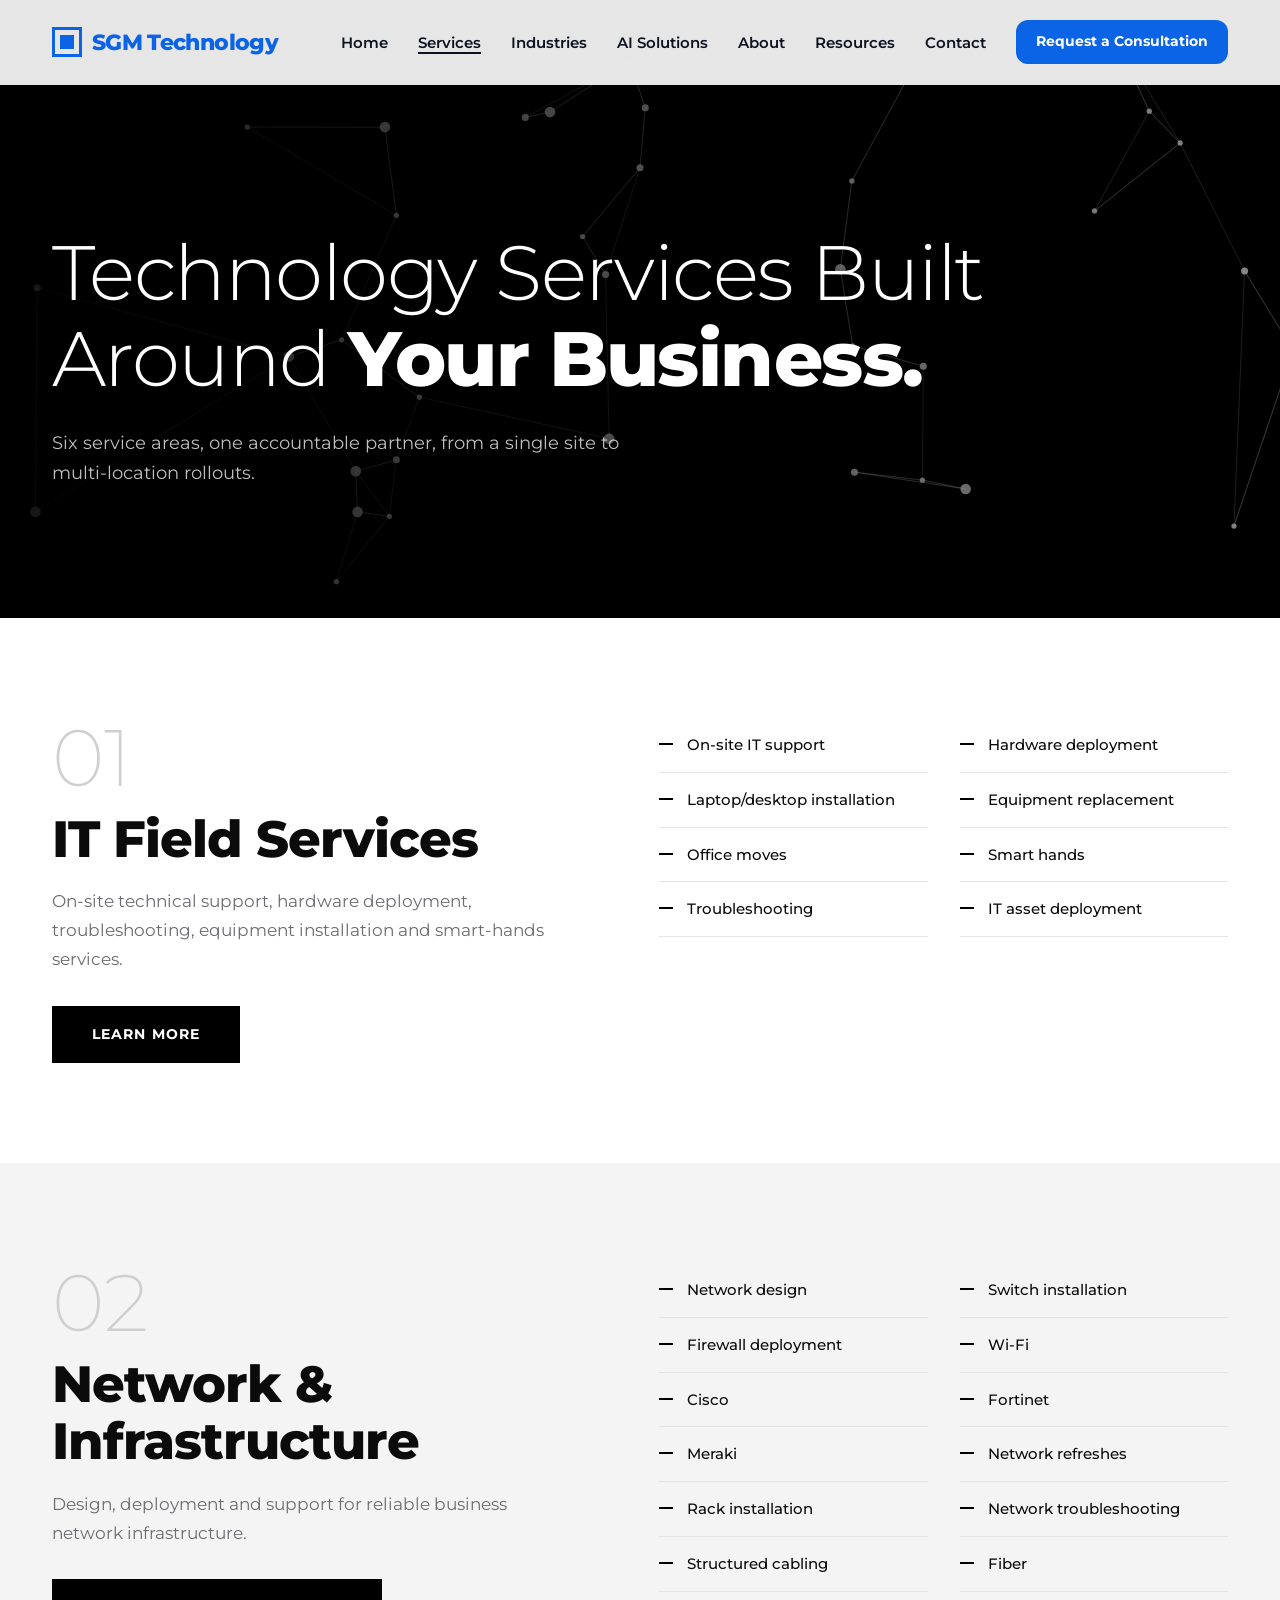
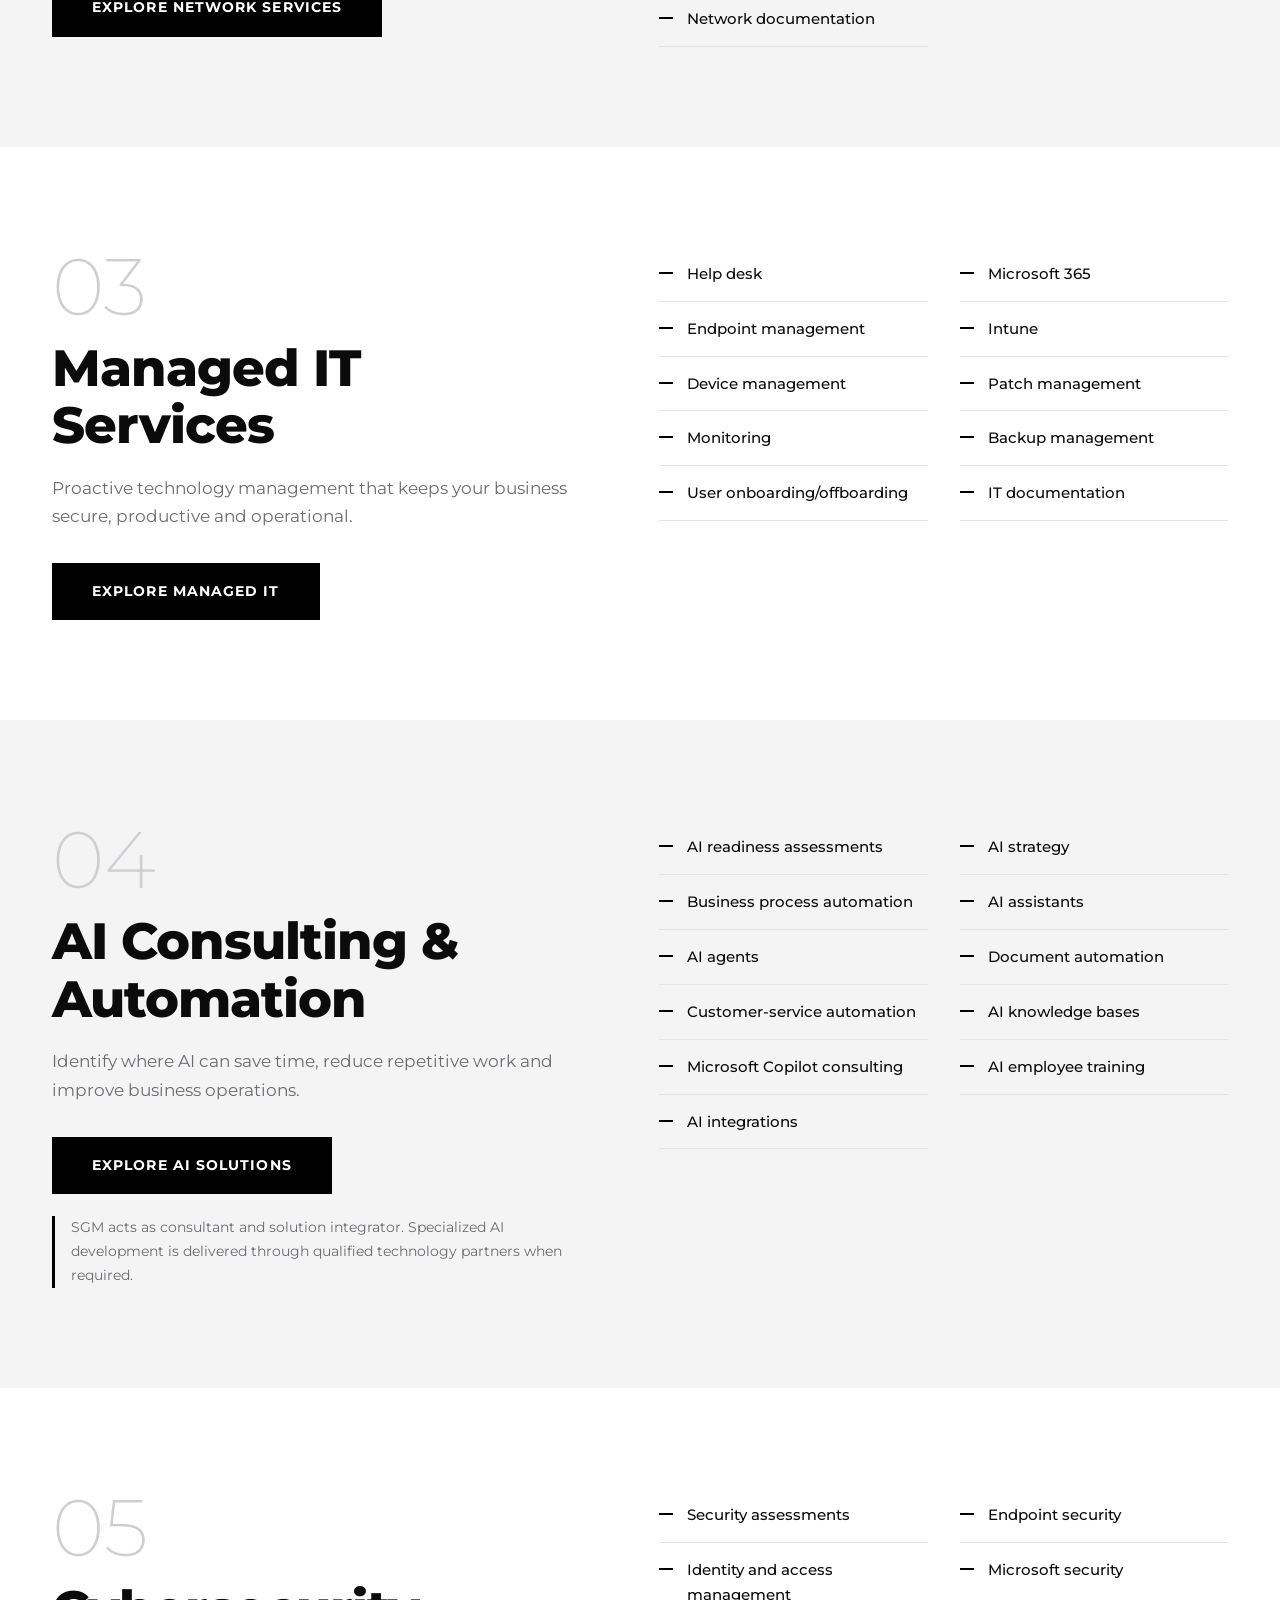
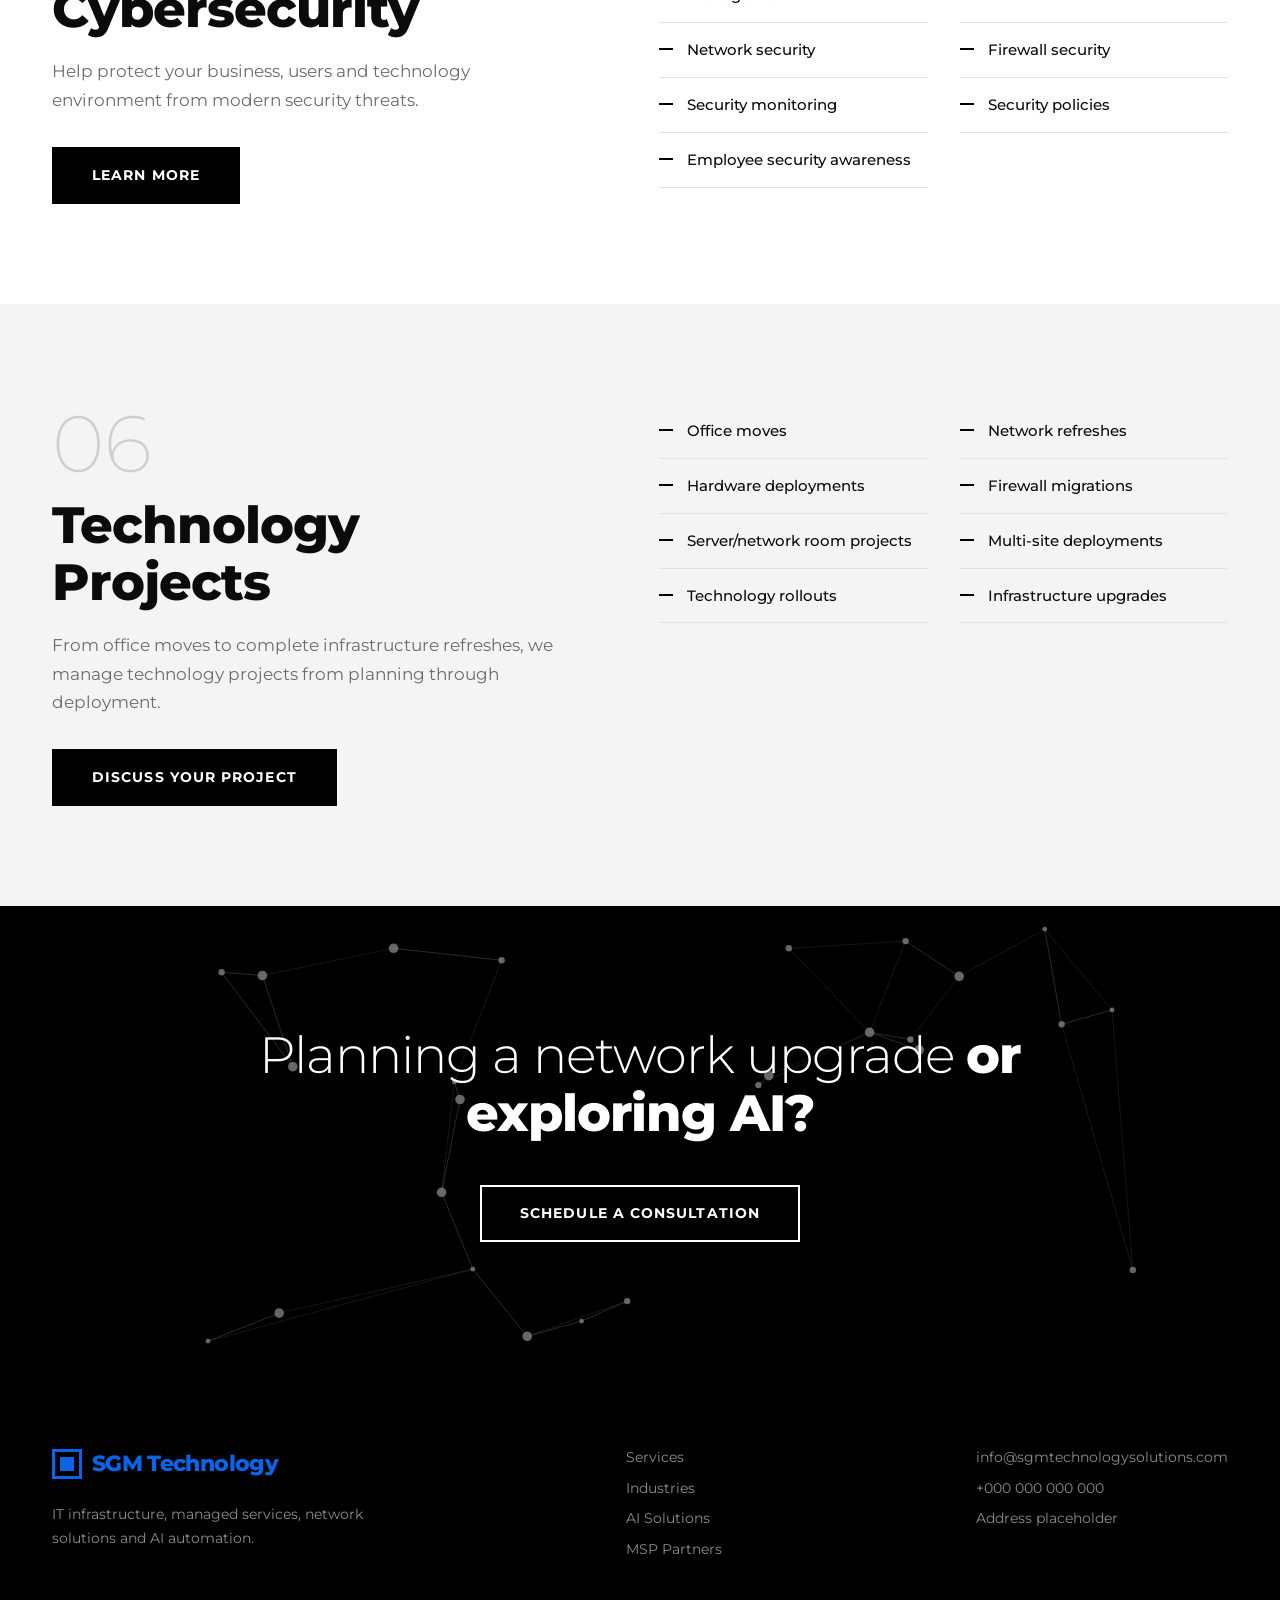
==== services.html @ 63089a8e "Add services page and main JavaScript functionality - Created a new services.html file with structur" ====
<!DOCTYPE html><html lang="en" class="nojs"><head><meta charset="utf-8"><meta name="viewport" content="width=device-width,initial-scale=1"><title>Services | SGM Technology Solutions</title>
<link rel="preconnect" href="https://fonts.googleapis.com"><link rel="preconnect" href="https://fonts.gstatic.com" crossorigin>
<link href="https://fonts.googleapis.com/css2?family=Montserrat:wght@200;300;400;500;600;700;800&display=swap" rel="stylesheet"><link rel="stylesheet" href="css/style.css">
<script>document.documentElement.classList.remove('nojs')</script></head><body>

<header><div class="wrap nav"><a class="logo" href="index.html"><i></i>SGM Technology</a><nav aria-label="Main"><button class="burger" aria-label="Menu" aria-expanded="false">&#9776;</button><ul>
<li><a href="index.html">Home</a></li><li><a href="services.html" style="opacity:1;border-bottom:2px solid currentColor">Services</a><ul class="dd"><li><a href="services.html#field">IT Field Services</a></li><li><a href="services.html#net">Network &amp; Infrastructure</a></li><li><a href="services.html#man">Managed IT Services</a></li><li><a href="services.html#ai">AI Consulting &amp; Automation</a></li><li><a href="services.html#sec">Cybersecurity</a></li><li><a href="services.html#proj">Technology Projects</a></li></ul></li><li><a href="#">Industries</a></li><li><a href="#">AI Solutions</a></li><li><a href="#">About</a></li><li><a href="#">Resources</a></li><li><a href="index.html#contact">Contact</a></li><li><a class="bbtn sm" href="index.html#contact">Request a Consultation</a></li></ul></nav></div></header><main><section class="phero"><svg class="bg" viewBox="0 0 1600 700" preserveAspectRatio="xMidYMid slice" aria-hidden="true"><g stroke="#fff" stroke-opacity=".22" stroke-width="1"><line x1="1043" y1="535" x2="1120" y2="544"/><line x1="1043" y1="535" x2="1169" y2="554"/><line x1="698" y1="127" x2="670" y2="133"/><line x1="698" y1="127" x2="788" y2="69"/><line x1="355" y1="144" x2="511" y2="144"/><line x1="355" y1="144" x2="524" y2="244"/><line x1="761" y1="311" x2="735" y2="268"/><line x1="761" y1="311" x2="800" y2="190"/><line x1="1040" y1="205" x2="1027" y2="305"/><line x1="1040" y1="205" x2="1117" y2="63"/><line x1="1117" y1="63" x2="1040" y2="205"/><line x1="1117" y1="63" x2="1338" y2="41"/><line x1="480" y1="580" x2="516" y2="585"/><line x1="480" y1="580" x2="478" y2="534"/><line x1="800" y1="190" x2="806" y2="122"/><line x1="800" y1="190" x2="735" y2="268"/><line x1="1473" y1="596" x2="1540" y2="397"/><line x1="1473" y1="596" x2="1485" y2="307"/><line x1="115" y1="580" x2="117" y2="326"/><line x1="115" y1="580" x2="402" y2="404"/><line x1="670" y1="133" x2="698" y2="127"/><line x1="670" y1="133" x2="788" y2="69"/><line x1="1485" y1="307" x2="1540" y2="397"/><line x1="1485" y1="307" x2="1412" y2="162"/><line x1="1121" y1="415" x2="1041" y2="392"/><line x1="1121" y1="415" x2="1120" y2="544"/><line x1="402" y1="404" x2="462" y2="385"/><line x1="402" y1="404" x2="478" y2="534"/><line x1="516" y1="585" x2="480" y2="580"/><line x1="516" y1="585" x2="478" y2="534"/><line x1="1169" y1="554" x2="1120" y2="544"/><line x1="1169" y1="554" x2="1043" y2="535"/><line x1="735" y1="268" x2="761" y2="311"/><line x1="735" y1="268" x2="800" y2="190"/><line x1="1315" y1="239" x2="1412" y2="162"/><line x1="1315" y1="239" x2="1377" y2="126"/><line x1="550" y1="450" x2="524" y2="521"/><line x1="550" y1="450" x2="462" y2="385"/><line x1="524" y1="244" x2="511" y2="144"/><line x1="524" y1="244" x2="462" y2="385"/><line x1="1120" y1="544" x2="1169" y2="554"/><line x1="1120" y1="544" x2="1043" y2="535"/><line x1="788" y1="69" x2="806" y2="122"/><line x1="788" y1="69" x2="698" y2="127"/><line x1="117" y1="326" x2="115" y2="580"/><line x1="117" y1="326" x2="402" y2="404"/><line x1="1027" y1="305" x2="1041" y2="392"/><line x1="1027" y1="305" x2="1040" y2="205"/><line x1="456" y1="659" x2="480" y2="580"/><line x1="456" y1="659" x2="516" y2="585"/><line x1="765" y1="497" x2="761" y2="311"/><line x1="765" y1="497" x2="550" y2="450"/><line x1="1540" y1="397" x2="1485" y2="307"/><line x1="1540" y1="397" x2="1473" y2="596"/><line x1="806" y1="122" x2="788" y2="69"/><line x1="806" y1="122" x2="800" y2="190"/><line x1="511" y1="144" x2="524" y2="244"/><line x1="511" y1="144" x2="355" y2="144"/><line x1="524" y1="521" x2="478" y2="534"/><line x1="524" y1="521" x2="516" y2="585"/><line x1="462" y1="385" x2="402" y2="404"/><line x1="462" y1="385" x2="550" y2="450"/><line x1="478" y1="534" x2="480" y2="580"/><line x1="478" y1="534" x2="524" y2="521"/><line x1="1338" y1="41" x2="1377" y2="126"/><line x1="1338" y1="41" x2="1412" y2="162"/><line x1="1041" y1="392" x2="1121" y2="415"/><line x1="1041" y1="392" x2="1027" y2="305"/><line x1="1377" y1="126" x2="1412" y2="162"/><line x1="1377" y1="126" x2="1338" y2="41"/><line x1="1412" y1="162" x2="1377" y2="126"/><line x1="1412" y1="162" x2="1315" y2="239"/></g><g fill="#fff" fill-opacity=".8"><circle class="node" cx="1043" cy="535" r="4"/><circle class="node" cx="698" cy="127" r="6"/><circle class="node" cx="355" cy="144" r="3"/><circle class="node" cx="761" cy="311" r="4"/><circle class="node" cx="1040" cy="205" r="3"/><circle class="node" cx="1117" cy="63" r="4"/><circle class="node" cx="480" cy="580" r="6"/><circle class="node" cx="800" cy="190" r="4"/><circle class="node" cx="1473" cy="596" r="3"/><circle class="node" cx="115" cy="580" r="6"/><circle class="node" cx="670" cy="133" r="4"/><circle class="node" cx="1485" cy="307" r="4"/><circle class="node" cx="1121" cy="415" r="4"/><circle class="node" cx="402" cy="404" r="6"/><circle class="node" cx="516" cy="585" r="3"/><circle class="node" cx="1169" cy="554" r="6"/><circle class="node" cx="735" cy="268" r="3"/><circle class="node" cx="1315" cy="239" r="3"/><circle class="node" cx="550" cy="450" r="3"/><circle class="node" cx="524" cy="244" r="3"/><circle class="node" cx="1120" cy="544" r="3"/><circle class="node" cx="788" cy="69" r="6"/><circle class="node" cx="117" cy="326" r="4"/><circle class="node" cx="1027" cy="305" r="6"/><circle class="node" cx="456" cy="659" r="3"/><circle class="node" cx="765" cy="497" r="6"/><circle class="node" cx="1540" cy="397" r="6"/><circle class="node" cx="806" cy="122" r="4"/><circle class="node" cx="511" cy="144" r="6"/><circle class="node" cx="524" cy="521" r="4"/><circle class="node" cx="462" cy="385" r="3"/><circle class="node" cx="478" cy="534" r="6"/><circle class="node" cx="1338" cy="41" r="6"/><circle class="node" cx="1041" cy="392" r="3"/><circle class="node" cx="1377" cy="126" r="3"/><circle class="node" cx="1412" cy="162" r="3"/></g></svg><div class="wrap"><h1>Technology Services Built Around <b>Your Business.</b></h1><p>Six service areas, one accountable partner, from a single site to multi-location rollouts.</p></div></section><section class="detail" id="field"><div class="wrap dgrid fade"><div><div class="n">01</div><h2 style="margin-top:12px"><b>IT Field Services</b></h2><p class="lead">On-site technical support, hardware deployment, troubleshooting, equipment installation and smart-hands services.</p><a class="btn solid" href="index.html#contact">Learn More</a></div><ul class="dlist"><li>On-site IT support</li><li>Hardware deployment</li><li>Laptop/desktop installation</li><li>Equipment replacement</li><li>Office moves</li><li>Smart hands</li><li>Troubleshooting</li><li>IT asset deployment</li></ul></div></section><section class="detail" id="net"><div class="wrap dgrid fade"><div><div class="n">02</div><h2 style="margin-top:12px"><b>Network &amp; Infrastructure</b></h2><p class="lead">Design, deployment and support for reliable business network infrastructure.</p><a class="btn solid" href="index.html#contact">Explore Network Services</a></div><ul class="dlist"><li>Network design</li><li>Switch installation</li><li>Firewall deployment</li><li>Wi-Fi</li><li>Cisco</li><li>Fortinet</li><li>Meraki</li><li>Network refreshes</li><li>Rack installation</li><li>Network troubleshooting</li><li>Structured cabling</li><li>Fiber</li><li>Network documentation</li></ul></div></section><section class="detail" id="man"><div class="wrap dgrid fade"><div><div class="n">03</div><h2 style="margin-top:12px"><b>Managed IT Services</b></h2><p class="lead">Proactive technology management that keeps your business secure, productive and operational.</p><a class="btn solid" href="index.html#contact">Explore Managed IT</a></div><ul class="dlist"><li>Help desk</li><li>Microsoft 365</li><li>Endpoint management</li><li>Intune</li><li>Device management</li><li>Patch management</li><li>Monitoring</li><li>Backup management</li><li>User onboarding/offboarding</li><li>IT documentation</li></ul></div></section><section class="detail" id="ai"><div class="wrap dgrid fade"><div><div class="n">04</div><h2 style="margin-top:12px"><b>AI Consulting &amp; Automation</b></h2><p class="lead">Identify where AI can save time, reduce repetitive work and improve business operations.</p><a class="btn solid" href="index.html#contact">Explore AI Solutions</a><p class="note">SGM acts as consultant and solution integrator. Specialized AI development is delivered through qualified technology partners when required.</p></div><ul class="dlist"><li>AI readiness assessments</li><li>AI strategy</li><li>Business process automation</li><li>AI assistants</li><li>AI agents</li><li>Document automation</li><li>Customer-service automation</li><li>AI knowledge bases</li><li>Microsoft Copilot consulting</li><li>AI employee training</li><li>AI integrations</li></ul></div></section><section class="detail" id="sec"><div class="wrap dgrid fade"><div><div class="n">05</div><h2 style="margin-top:12px"><b>Cybersecurity</b></h2><p class="lead">Help protect your business, users and technology environment from modern security threats.</p><a class="btn solid" href="index.html#contact">Learn More</a></div><ul class="dlist"><li>Security assessments</li><li>Endpoint security</li><li>Identity and access management</li><li>Microsoft security</li><li>Network security</li><li>Firewall security</li><li>Security monitoring</li><li>Security policies</li><li>Employee security awareness</li></ul></div></section><section class="detail" id="proj"><div class="wrap dgrid fade"><div><div class="n">06</div><h2 style="margin-top:12px"><b>Technology Projects</b></h2><p class="lead">From office moves to complete infrastructure refreshes, we manage technology projects from planning through deployment.</p><a class="btn solid" href="index.html#contact">Discuss Your Project</a></div><ul class="dlist"><li>Office moves</li><li>Network refreshes</li><li>Hardware deployments</li><li>Firewall migrations</li><li>Server/network room projects</li><li>Multi-site deployments</li><li>Technology rollouts</li><li>Infrastructure upgrades</li></ul></div></section>
<section class="cta" style="padding:120px 0"><svg class="bg" viewBox="0 0 1600 600" preserveAspectRatio="xMidYMid slice" aria-hidden="true"><g stroke="#fff" stroke-opacity=".22" stroke-width="1"><line x1="1390" y1="145" x2="1327" y2="163"/><line x1="1390" y1="145" x2="1306" y2="44"/><line x1="1138" y1="182" x2="1149" y2="195"/><line x1="1138" y1="182" x2="1087" y2="173"/><line x1="948" y1="239" x2="961" y2="227"/><line x1="948" y1="239" x2="1087" y2="173"/><line x1="492" y1="68" x2="627" y2="83"/><line x1="492" y1="68" x2="328" y2="102"/><line x1="575" y1="257" x2="568" y2="235"/><line x1="575" y1="257" x2="552" y2="373"/><line x1="659" y1="553" x2="727" y2="534"/><line x1="659" y1="553" x2="591" y2="469"/><line x1="552" y1="373" x2="591" y2="469"/><line x1="552" y1="373" x2="575" y2="257"/><line x1="591" y1="469" x2="552" y2="373"/><line x1="591" y1="469" x2="659" y2="553"/><line x1="328" y1="102" x2="277" y2="98"/><line x1="328" y1="102" x2="366" y2="216"/><line x1="784" y1="509" x2="727" y2="534"/><line x1="784" y1="509" x2="659" y2="553"/><line x1="1416" y1="470" x2="1327" y2="163"/><line x1="1416" y1="470" x2="1390" y2="145"/><line x1="1087" y1="173" x2="1138" y2="182"/><line x1="1087" y1="173" x2="1149" y2="195"/><line x1="1149" y1="195" x2="1138" y2="182"/><line x1="1149" y1="195" x2="1087" y2="173"/><line x1="1132" y1="59" x2="1199" y2="103"/><line x1="1132" y1="59" x2="1087" y2="173"/><line x1="961" y1="227" x2="948" y2="239"/><line x1="961" y1="227" x2="1087" y2="173"/><line x1="1306" y1="44" x2="1327" y2="163"/><line x1="1306" y1="44" x2="1199" y2="103"/><line x1="366" y1="216" x2="328" y2="102"/><line x1="366" y1="216" x2="277" y2="98"/><line x1="349" y1="524" x2="260" y2="559"/><line x1="349" y1="524" x2="591" y2="469"/><line x1="1327" y1="163" x2="1390" y2="145"/><line x1="1327" y1="163" x2="1306" y2="44"/><line x1="1199" y1="103" x2="1132" y2="59"/><line x1="1199" y1="103" x2="1138" y2="182"/><line x1="727" y1="534" x2="784" y2="509"/><line x1="727" y1="534" x2="659" y2="553"/><line x1="277" y1="98" x2="328" y2="102"/><line x1="277" y1="98" x2="366" y2="216"/><line x1="568" y1="235" x2="575" y2="257"/><line x1="568" y1="235" x2="552" y2="373"/><line x1="627" y1="83" x2="492" y2="68"/><line x1="627" y1="83" x2="568" y2="235"/><line x1="260" y1="559" x2="349" y2="524"/><line x1="260" y1="559" x2="591" y2="469"/><line x1="986" y1="68" x2="1087" y2="173"/><line x1="986" y1="68" x2="1132" y2="59"/></g><g fill="#fff" fill-opacity=".8"><circle class="node" cx="1390" cy="145" r="3"/><circle class="node" cx="1138" cy="182" r="4"/><circle class="node" cx="948" cy="239" r="4"/><circle class="node" cx="492" cy="68" r="6"/><circle class="node" cx="575" cy="257" r="6"/><circle class="node" cx="659" cy="553" r="6"/><circle class="node" cx="552" cy="373" r="6"/><circle class="node" cx="591" cy="469" r="3"/><circle class="node" cx="328" cy="102" r="6"/><circle class="node" cx="784" cy="509" r="4"/><circle class="node" cx="1416" cy="470" r="4"/><circle class="node" cx="1087" cy="173" r="6"/><circle class="node" cx="1149" cy="195" r="6"/><circle class="node" cx="1132" cy="59" r="4"/><circle class="node" cx="961" cy="227" r="6"/><circle class="node" cx="1306" cy="44" r="3"/><circle class="node" cx="366" cy="216" r="6"/><circle class="node" cx="349" cy="524" r="6"/><circle class="node" cx="1327" cy="163" r="4"/><circle class="node" cx="1199" cy="103" r="6"/><circle class="node" cx="727" cy="534" r="3"/><circle class="node" cx="277" cy="98" r="4"/><circle class="node" cx="568" cy="235" r="3"/><circle class="node" cx="627" cy="83" r="4"/><circle class="node" cx="260" cy="559" r="3"/><circle class="node" cx="986" cy="68" r="4"/></g></svg><div class="wrap"><h2 class="fade">Planning a network upgrade <b>or exploring AI?</b></h2><a class="btn" href="index.html#contact">Schedule a Consultation</a></div></section></main><footer><div class="wrap"><div><a class="logo" href="index.html"><i></i>SGM Technology</a><p style="max-width:320px;margin-top:14px">IT infrastructure, managed services, network solutions and AI automation.</p></div>
<div><a href="services.html">Services</a><a href="#">Industries</a><a href="#">AI Solutions</a><a href="#">MSP Partners</a></div><div><a href="#">info@sgmtechnologysolutions.com</a><a href="#">+000 000 000 000</a><p>Address placeholder</p></div></div></footer>
<div class="mbar"><a href="tel:+000000000000">Call Now</a><a href="index.html#contact">Request Consultation</a></div><script src="js/main.js"></script></body></html>
---- css/style.css ----
:root{--black:#000;--ink:#0b0b0c;--g1:#161617;--mid:#6b6b70;--line:#e4e4e6;--soft:#f4f4f5;--white:#fff}
*{box-sizing:border-box;margin:0;padding:0}
html{scroll-behavior:smooth}
body{font:17px/1.7 "Montserrat",system-ui,sans-serif;color:var(--ink);background:#fff;overflow-x:hidden}
a{color:inherit;text-decoration:none}
:focus-visible{outline:3px solid #999;outline-offset:3px}
.wrap{max-width:1240px;margin:0 auto;padding:0 32px}
h1,h2,h3{line-height:1.12;letter-spacing:-.02em;font-weight:300}
h1 b,h2 b,h3 b{font-weight:800}
h2{font-size:clamp(2rem,4vw,3.2rem)}
section{padding:110px 0}
.btn{display:inline-block;padding:15px 38px;border:2px solid #fff;color:#fff;font-weight:700;font-size:.85rem;letter-spacing:.08em;text-transform:uppercase;transition:.25s;background:transparent}
.btn:hover{background:#fff;color:#000}
.btn.solid{background:#000;border-color:#000;color:#fff}.btn.solid:hover{background:#fff;color:#000}
.btn.dk{border-color:#000;color:#000}.btn.dk:hover{background:#000;color:#fff}
/* header */
.util{position:absolute;top:0;left:0;right:0;z-index:60;display:flex;justify-content:flex-end;padding:8px 32px;font-size:.72rem;font-weight:700;letter-spacing:.1em;text-transform:uppercase;color:#fff}
.util a{opacity:.8}.util a:hover{opacity:1}
header{position:fixed;top:30px;left:0;right:0;z-index:50;transition:.3s;color:#fff}
header.solid{top:0;background:#fff;color:#000;box-shadow:0 1px 0 var(--line)}
.nav{display:flex;align-items:center;justify-content:space-between;height:84px}
.logo{font-weight:800;font-size:1.35rem;letter-spacing:-.03em;display:flex;align-items:center;gap:10px}
.logo i{width:30px;height:30px;border:3px solid currentColor;display:block;position:relative}
.logo i::after{content:"";position:absolute;inset:5px;background:currentColor}
nav ul{display:flex;gap:30px;list-style:none;align-items:center}
nav a{font-size:.8rem;font-weight:600;letter-spacing:.06em;text-transform:uppercase;opacity:.85}
nav a:hover{opacity:1}
nav li{position:relative}
.dd{display:none;position:absolute;top:100%;left:-16px;background:#fff;color:#000;min-width:240px;padding:12px 0;box-shadow:0 20px 40px rgba(0,0,0,.18);list-style:none}
li:hover>.dd,li:focus-within>.dd{display:block}
.dd a{display:block;padding:9px 22px;text-transform:none;letter-spacing:0;font-size:.9rem;opacity:1}.dd a:hover{background:var(--soft)}
.burger{display:none;background:none;border:0;color:inherit;font-size:1.8rem;cursor:pointer}
/* legacy .hero block removed — active hero styles live in the HERO section below */
/* intro */
.intro{display:grid;grid-template-columns:1.1fr 1fr;gap:90px;align-items:start}
.intro p{color:var(--mid);margin-top:26px}
.stats{display:grid;gap:0}
.stat{padding:26px 0;border-bottom:1px solid var(--line);display:flex;align-items:baseline;gap:24px}
.stat:first-child{padding-top:0}
.stat h2{font-size:clamp(3rem,5vw,4.4rem);min-width:150px}
.stat h4{font-size:.8rem;font-weight:600;letter-spacing:.12em;text-transform:uppercase;color:var(--mid)}
/* tiles */
.tiles{display:grid;grid-template-columns:repeat(3,1fr);gap:0;padding:0}
.tile{position:relative;height:520px;overflow:hidden;color:#fff;display:flex;align-items:flex-end;padding:44px;background:#0d0d0e}
.tile .art{position:absolute;inset:0;transition:transform .8s}
.tile:hover .art{transform:scale(1.08)}
.tile::after{content:"";position:absolute;inset:0;background:linear-gradient(0deg,rgba(0,0,0,.85),transparent 60%)}
.tile h3{position:relative;z-index:2;font-size:2rem}
.tile span{position:relative;z-index:2;display:block;margin-top:10px;font-size:.78rem;font-weight:700;letter-spacing:.1em;text-transform:uppercase;opacity:.75}
.a1{background:repeating-linear-gradient(0deg,#1a1a1c 0 38px,#0d0d0e 38px 42px)}
.a2{background:radial-gradient(circle at 70% 30%,#3a3a3d,transparent 45%),radial-gradient(#444 1.5px,transparent 2px) 0 0/28px 28px,#0d0d0e}
.a3{background:linear-gradient(135deg,#2a2a2d 25%,transparent 25%) 0 0/60px 60px,linear-gradient(225deg,#1c1c1e 25%,#0d0d0e 25%) 0 0/60px 60px}
/* solutions */
.sol{background:var(--soft)}
.solhead{display:flex;justify-content:space-between;gap:60px;align-items:end;flex-wrap:wrap;margin-bottom:64px}
.solhead p{max-width:480px;color:var(--mid)}
.sgrid{display:grid;grid-template-columns:repeat(3,1fr);gap:28px}
.scard{background:#fff;padding:44px 36px;border-top:4px solid #000;transition:.3s;display:flex;flex-direction:column}
.scard:hover{background:#000;color:#fff;transform:translateY(-6px)}.scard:hover p{color:rgba(255,255,255,.65)}.scard:hover .ic{border-color:#fff}
.ic{width:60px;height:60px;border:2px solid #000;display:grid;place-items:center;margin-bottom:28px;transition:.3s}
.scard h3{font-size:1.4rem;font-weight:700;margin-bottom:12px}
.scard p{color:var(--mid);font-size:.95rem;flex:1}
.scard small{margin-top:22px;font-size:.78rem;font-weight:700;letter-spacing:.1em;text-transform:uppercase}
/* tech strip */
.logos{text-align:center}
.logos p{color:var(--mid);max-width:620px;margin:20px auto 0}
.lrow{display:flex;justify-content:center;flex-wrap:wrap;gap:20px 64px;margin-top:56px}
.lrow span{font-size:1.5rem;font-weight:800;letter-spacing:-.02em;color:#b5b5b8;transition:.2s}.lrow span:hover{color:#000}
/* process */
.proc{background:#000;color:#fff}
.steps{display:grid;grid-template-columns:repeat(5,1fr);margin-top:64px;border-top:1px solid rgba(255,255,255,.2)}
.step{padding:34px 24px 0 0}
.step b{font-size:3.4rem;font-weight:200;color:rgba(255,255,255,.3);line-height:1;display:block}
.step h3{font-size:1.2rem;font-weight:700;margin:14px 0 8px}.step p{font-size:.9rem;color:rgba(255,255,255,.6)}
/* cta */
.cta{position:relative;background:#000;color:#fff;text-align:center;padding:150px 0;overflow:hidden}
.cta svg{position:absolute;inset:0;width:100%;height:100%;opacity:.5}
.cta .wrap{position:relative}
.cta h2{max-width:800px;margin:0 auto 44px}
.formbox{max-width:760px;margin:60px auto 0;display:grid;gap:14px;text-align:left}
.row{display:grid;grid-template-columns:1fr 1fr;gap:14px}
input,select,textarea{width:100%;padding:15px 16px;border:1px solid var(--line);font:inherit;font-size:.95rem;background:#fff}
input:focus,select:focus,textarea:focus{outline:2px solid #000}
/* page hero */
.phero{position:relative;background:#000;color:#fff;padding:230px 0 130px;overflow:hidden}
.phero svg.bg{position:absolute;inset:0;width:100%;height:100%}
.phero::after{content:"";position:absolute;inset:0;background:linear-gradient(90deg,rgba(0,0,0,.9),rgba(0,0,0,.35))}
.phero .wrap{position:relative;z-index:2}.phero h1{font-size:clamp(2.6rem,6vw,5rem)}.phero p{max-width:580px;margin-top:26px;color:rgba(255,255,255,.75);font-size:1.1rem}
.detail{padding:100px 0}.detail:nth-of-type(odd){background:var(--soft)}
.dgrid{display:grid;grid-template-columns:1fr 1.1fr;gap:90px}
.dgrid .n{font-size:5rem;font-weight:200;color:#cfcfd2;line-height:1}
.dgrid p.lead{color:var(--mid);margin:20px 0 32px}
.note{font-size:.88rem;color:var(--mid);margin-top:22px;padding-left:16px;border-left:3px solid #000}
.dlist{list-style:none;display:grid;grid-template-columns:1fr 1fr;gap:0 32px;align-content:start}
.dlist li{padding:14px 0 14px 28px;border-bottom:1px solid var(--line);position:relative;font-weight:500;font-size:.95rem}
.dlist li::before{content:"";position:absolute;left:0;top:25px;width:14px;height:2px;background:#000}
/* footer */
footer{background:#000;color:#fff;padding:80px 0 110px}
footer .wrap{display:flex;justify-content:space-between;gap:48px;flex-wrap:wrap}
footer p,footer a{display:block;color:rgba(255,255,255,.55);font-size:.9rem;padding:3px 0}footer a:hover{color:#fff}
.mbar{display:none}
.fade{opacity:0;transform:translateY(28px);transition:.8s}.fade.in{opacity:1;transform:none}
.nojs .fade{opacity:1;transform:none}
@media(max-width:980px){
section{padding:72px 0}.burger{display:block}.util{display:none}header{top:0}
nav ul{display:none;position:absolute;top:84px;left:0;right:0;background:#000;color:#fff;flex-direction:column;align-items:flex-start;padding:24px 32px;gap:16px}nav ul.open{display:flex}.dd{display:none!important}
header.solid nav ul{background:#fff;color:#000}
.intro,.dgrid{grid-template-columns:1fr;gap:44px}.tiles,.sgrid{grid-template-columns:1fr}.tile{height:340px}.steps{grid-template-columns:1fr 1fr}.row,.dlist{grid-template-columns:1fr}
.stat{flex-direction:column;gap:0}
.mbar{display:grid;grid-template-columns:1fr 1fr;position:fixed;bottom:0;left:0;right:0;z-index:70}.mbar a{padding:17px;text-align:center;font-weight:700;font-size:.85rem;background:#1c1c1e;color:#fff}.mbar a+a{background:#fff;color:#000}}
@media(prefers-reduced-motion:reduce){.fade{opacity:1;transform:none;transition:none}.node{animation:none}.tile .art{transition:none}}

/* =========================================================
   HERO — polished light card style
   ========================================================= */
:root{
  --blue:#0B63E5;
  --blue-dark:#094fb8;
  --blue-soft:#e8f0fe;
  --ink-2:#0b1220;
  --muted:#475569;
  --hero-shadow:0 32px 90px rgba(15,23,42,.14);
}

/* header overrides for light hero */
header{
  top:0!important;
  background:rgba(255,255,255,.9)!important;
  color:var(--ink-2)!important;
  backdrop-filter:blur(12px);
  -webkit-backdrop-filter:blur(12px);
  box-shadow:none;
  border-bottom:1px solid transparent;
  transition:background .25s,box-shadow .25s,border-color .25s;
}
header.solid{
  box-shadow:0 1px 0 var(--line);
  border-bottom-color:var(--line);
}
.logo{color:var(--blue)}
nav a{
  opacity:1;
  text-transform:none;
  letter-spacing:0;
  font-size:.92rem;
  font-weight:600;
}

/* buttons */
.bbtn{
  display:inline-flex;
  align-items:center;
  justify-content:center;
  gap:8px;
  background:var(--blue);
  color:#fff;
  padding:15px 32px;
  border-radius:12px;
  font-weight:700;
  font-size:.92rem;
  border:none;
  box-shadow:0 8px 24px rgba(11,99,229,.28);
  transition:background .2s,transform .2s,box-shadow .2s;
}
.bbtn:hover{
  background:var(--blue-dark);
  transform:translateY(-1px);
  box-shadow:0 12px 28px rgba(11,99,229,.35);
}
.bbtn.sm{padding:10px 20px;font-size:.85rem;box-shadow:none}
.wbtn{
  display:inline-flex;
  align-items:center;
  justify-content:center;
  gap:8px;
  background:#fff;
  color:var(--ink-2);
  padding:15px 32px;
  border-radius:99px;
  font-weight:600;
  font-size:.92rem;
  border:1px solid rgba(15,23,42,.08);
  box-shadow:0 4px 18px rgba(15,23,42,.08);
  transition:box-shadow .2s,transform .2s,border-color .2s;
}
.wbtn:hover{
  transform:translateY(-1px);
  border-color:rgba(11,99,229,.2);
  box-shadow:0 8px 26px rgba(15,23,42,.14);
}

/* ---- hero stage + card ---- */
.stage{
  position:relative;
  background:
    radial-gradient(ellipse 80% 50% at 70% -10%,rgba(11,99,229,.08),transparent 55%),
    linear-gradient(180deg,#f5f6f8 0%,#e9ebef 100%);
  padding:120px 24px 72px;
  overflow:hidden;
}
.stage::before{
  content:"";
  position:absolute;
  inset:0;
  background-image:
    linear-gradient(rgba(11,99,229,.03) 1px,transparent 1px),
    linear-gradient(90deg,rgba(11,99,229,.03) 1px,transparent 1px);
  background-size:48px 48px;
  mask-image:linear-gradient(180deg,#000 40%,transparent 100%);
  pointer-events:none;
}

.card{
  position:relative;
  max-width:1200px;
  margin:0 auto;
  background:linear-gradient(145deg,#ffffff 0%,#f0f5ff 55%,#e8f0fe 100%);
  border-radius:36px;
  box-shadow:var(--hero-shadow);
  padding:68px 64px;
  border:1px solid rgba(255,255,255,.8);
  overflow:hidden;
}
.card::after{
  content:"";
  position:absolute;
  top:-40%;
  right:-15%;
  width:55%;
  height:120%;
  background:radial-gradient(circle,rgba(11,99,229,.07),transparent 65%);
  pointer-events:none;
}

.cgrid2{
  position:relative;
  z-index:1;
  display:grid;
  grid-template-columns:1.05fr .95fr;
  gap:56px;
  align-items:center;
}

/* left content */
.pill{
  display:inline-flex;
  align-items:center;
  gap:8px;
  background:var(--ink-2);
  color:#fff;
  font-size:.78rem;
  font-weight:700;
  letter-spacing:.02em;
  padding:8px 16px;
  border-radius:999px;
  margin-bottom:28px;
}
.pill::before{
  content:"";
  width:7px;
  height:7px;
  border-radius:50%;
  background:var(--blue);
  box-shadow:0 0 0 3px rgba(11,99,229,.35);
  animation:hero-pulse 2.2s ease-in-out infinite;
}

.ctext h1{
  font-size:clamp(2.35rem,4.6vw,3.75rem);
  font-weight:500;
  color:var(--ink-2);
  line-height:1.08;
  letter-spacing:-.03em;
  max-width:14ch;
}
.ctext h1 b{font-weight:800}
.ctext h1 .bl{
  color:var(--blue);
  background:linear-gradient(90deg,var(--blue),#3b82f6);
  -webkit-background-clip:text;
  background-clip:text;
  -webkit-text-fill-color:transparent;
}

.ctext p{
  color:var(--muted);
  max-width:460px;
  margin:24px 0 34px;
  font-size:1.05rem;
  line-height:1.65;
}

.hbtns{
  display:flex;
  gap:14px;
  flex-wrap:wrap;
  align-items:center;
}

.works{margin-top:44px}
.works small{
  display:block;
  font-weight:700;
  font-size:.78rem;
  letter-spacing:.04em;
  text-transform:uppercase;
  margin-bottom:14px;
  color:#64748b;
}
.chips{display:flex;flex-wrap:wrap;gap:10px}
.chips span{
  background:#fff;
  border-radius:999px;
  padding:7px 16px;
  font-size:.78rem;
  font-weight:700;
  color:var(--ink-2);
  border:1px solid rgba(15,23,42,.06);
  box-shadow:0 2px 10px rgba(15,23,42,.06);
  transition:border-color .2s,box-shadow .2s;
}
.chips span:hover{
  border-color:rgba(11,99,229,.25);
  box-shadow:0 4px 14px rgba(11,99,229,.12);
}

/* right visual panel */
.vis{
  position:relative;
  min-height:460px;
  border-radius:80px 28px 28px 28px;
  overflow:hidden;
  background:#05080f;
  box-shadow:
    0 20px 50px rgba(0,0,0,.25),
    inset 0 0 0 1px rgba(255,255,255,.06);
}
.vis::before{
  content:"";
  position:absolute;
  inset:0;
  background:radial-gradient(circle at 30% 20%,rgba(59,130,246,.18),transparent 50%);
  pointer-events:none;
  z-index:1;
}
.vis svg{
  position:absolute;
  inset:0;
  width:100%;
  height:100%;
}

/* network node pulse */
.node{
  animation:node-pulse 2.8s ease-in-out infinite;
  transform-origin:center;
}
.node:nth-child(odd){animation-delay:.9s}
.node:nth-child(3n){animation-delay:1.6s}

@keyframes node-pulse{
  0%,100%{opacity:1}
  50%{opacity:.3}
}
@keyframes hero-pulse{
  0%,100%{box-shadow:0 0 0 3px rgba(11,99,229,.35)}
  50%{box-shadow:0 0 0 6px rgba(11,99,229,.12)}
}

.vchip{
  position:absolute;
  left:20px;
  bottom:20px;
  z-index:3;
  background:rgba(255,255,255,.96);
  backdrop-filter:blur(8px);
  border-radius:16px;
  padding:14px 18px;
  box-shadow:0 12px 36px rgba(0,0,0,.28);
  border:1px solid rgba(255,255,255,.5);
  min-width:150px;
}
.vchip b{
  display:block;
  font-size:.9rem;
  color:var(--ink-2);
  margin-bottom:2px;
}
.vchip span{
  font-size:.74rem;
  color:#64748b;
  font-weight:500;
}

/* responsive */
@media(max-width:980px){
  .cgrid2{grid-template-columns:1fr;gap:40px}
  .card{padding:36px 24px;border-radius:28px}
  .stage{padding:104px 16px 48px}
  .vis{min-height:300px;border-radius:40px 20px 20px 20px;order:-1}
  .ctext h1{max-width:none}
  nav ul{background:#fff!important;color:var(--ink-2)!important}
  .hbtns .bbtn,.hbtns .wbtn{width:100%;justify-content:center}
}
@media(max-width:560px){
  .stage{padding:96px 12px 40px}
  .card{padding:28px 18px;border-radius:24px}
  .vis{min-height:240px}
  .pill{font-size:.72rem;padding:6px 12px}
}
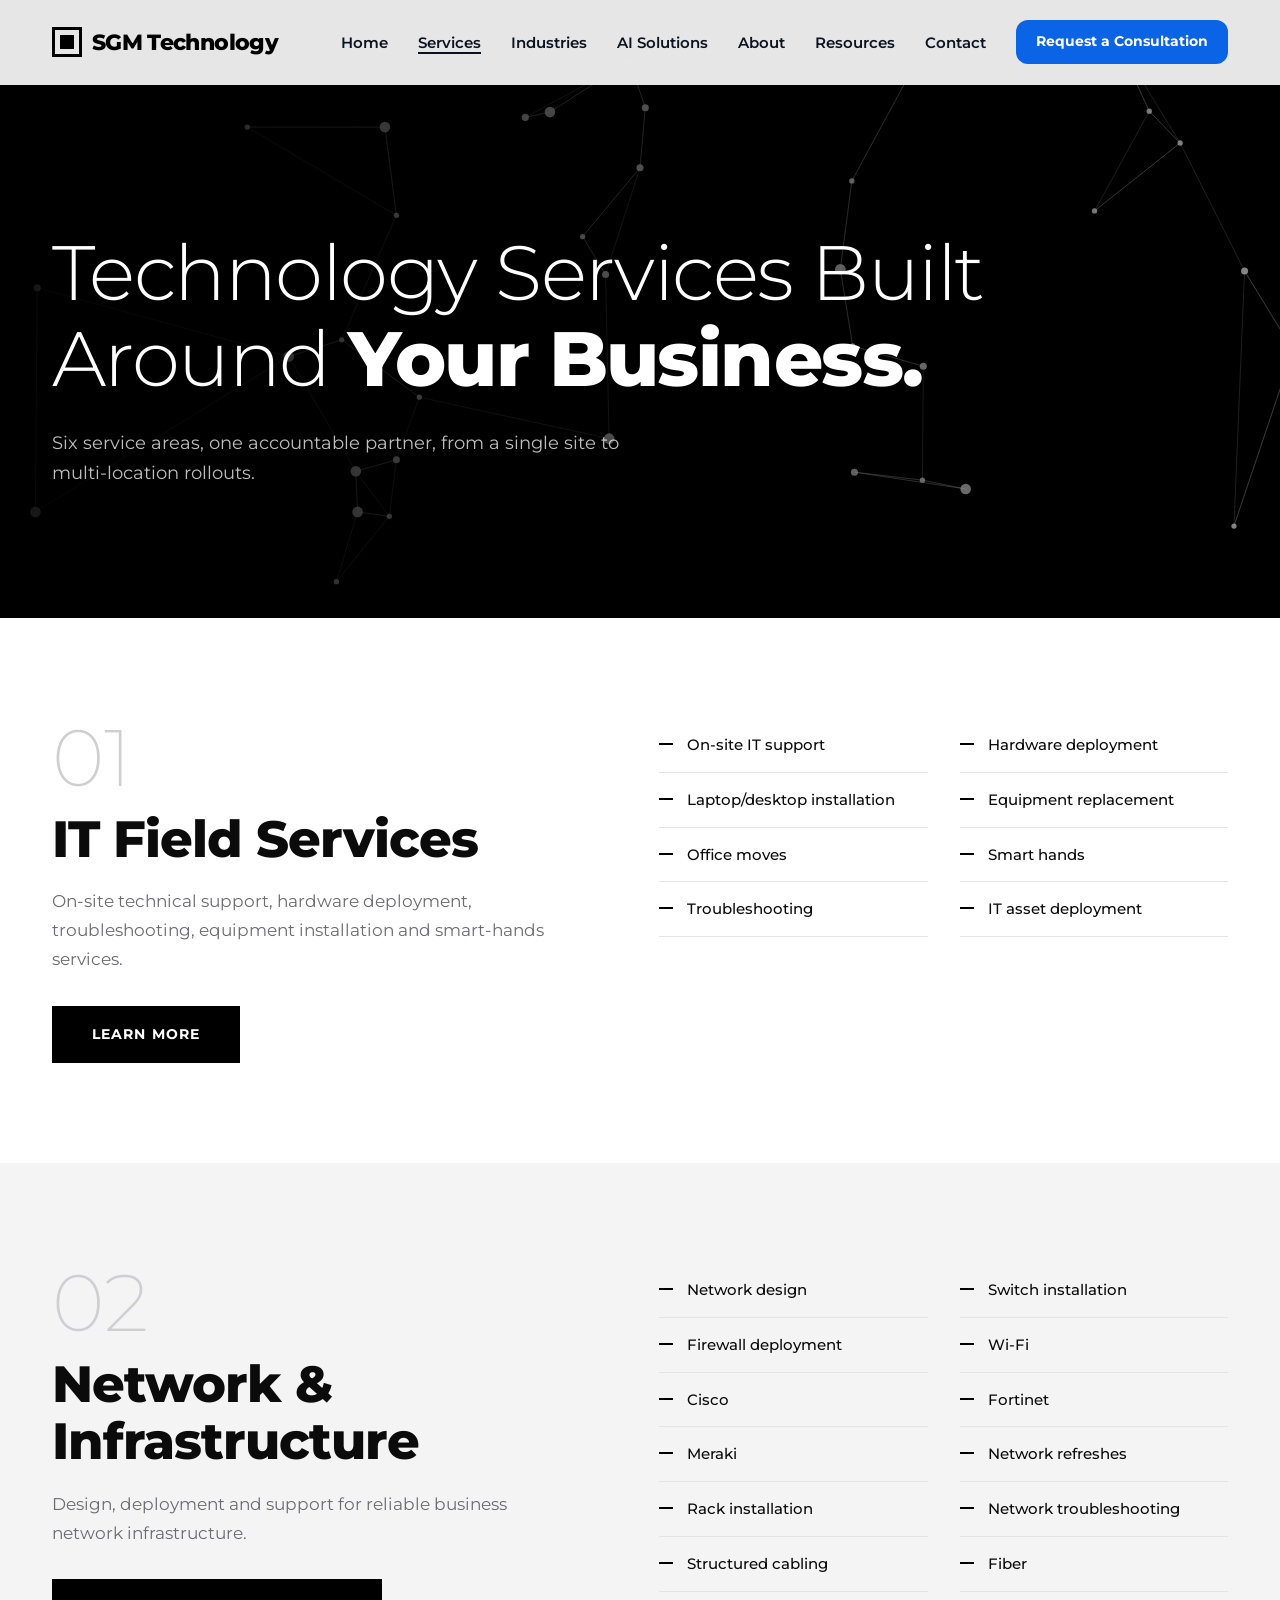
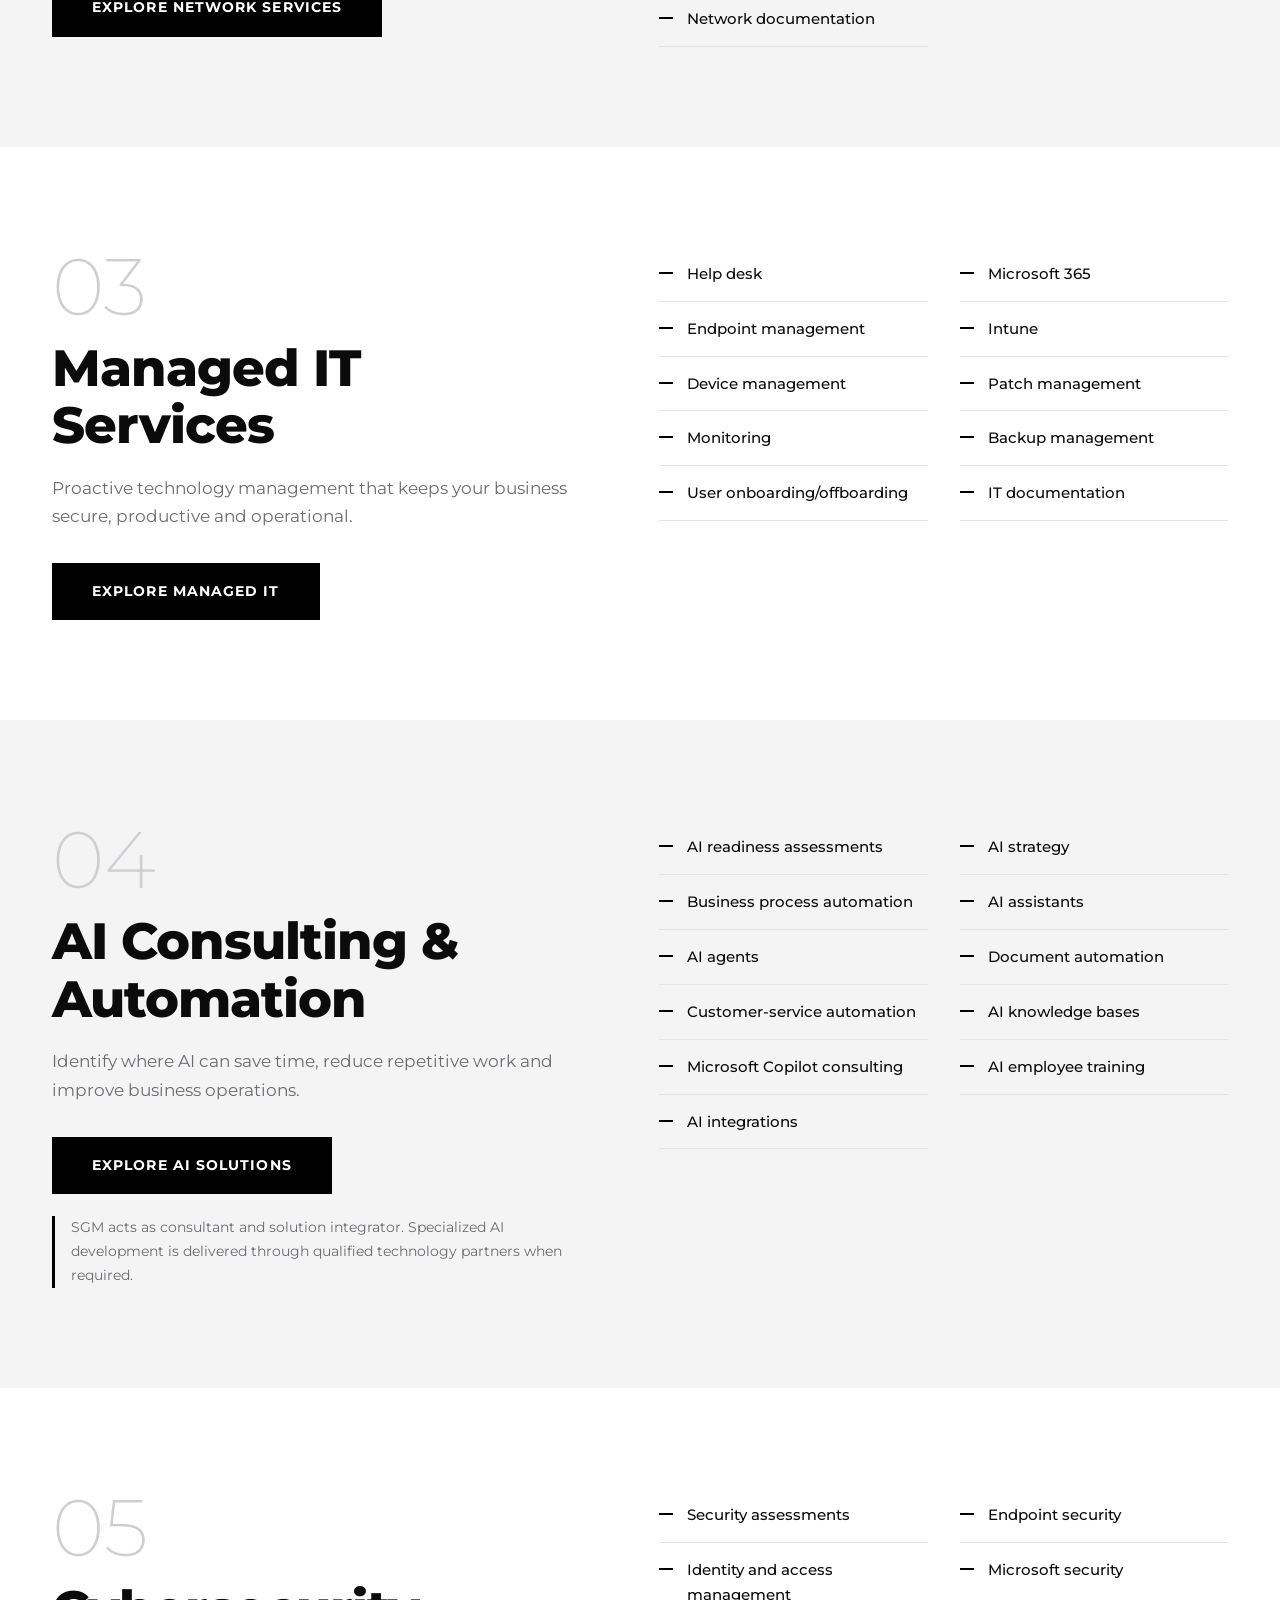
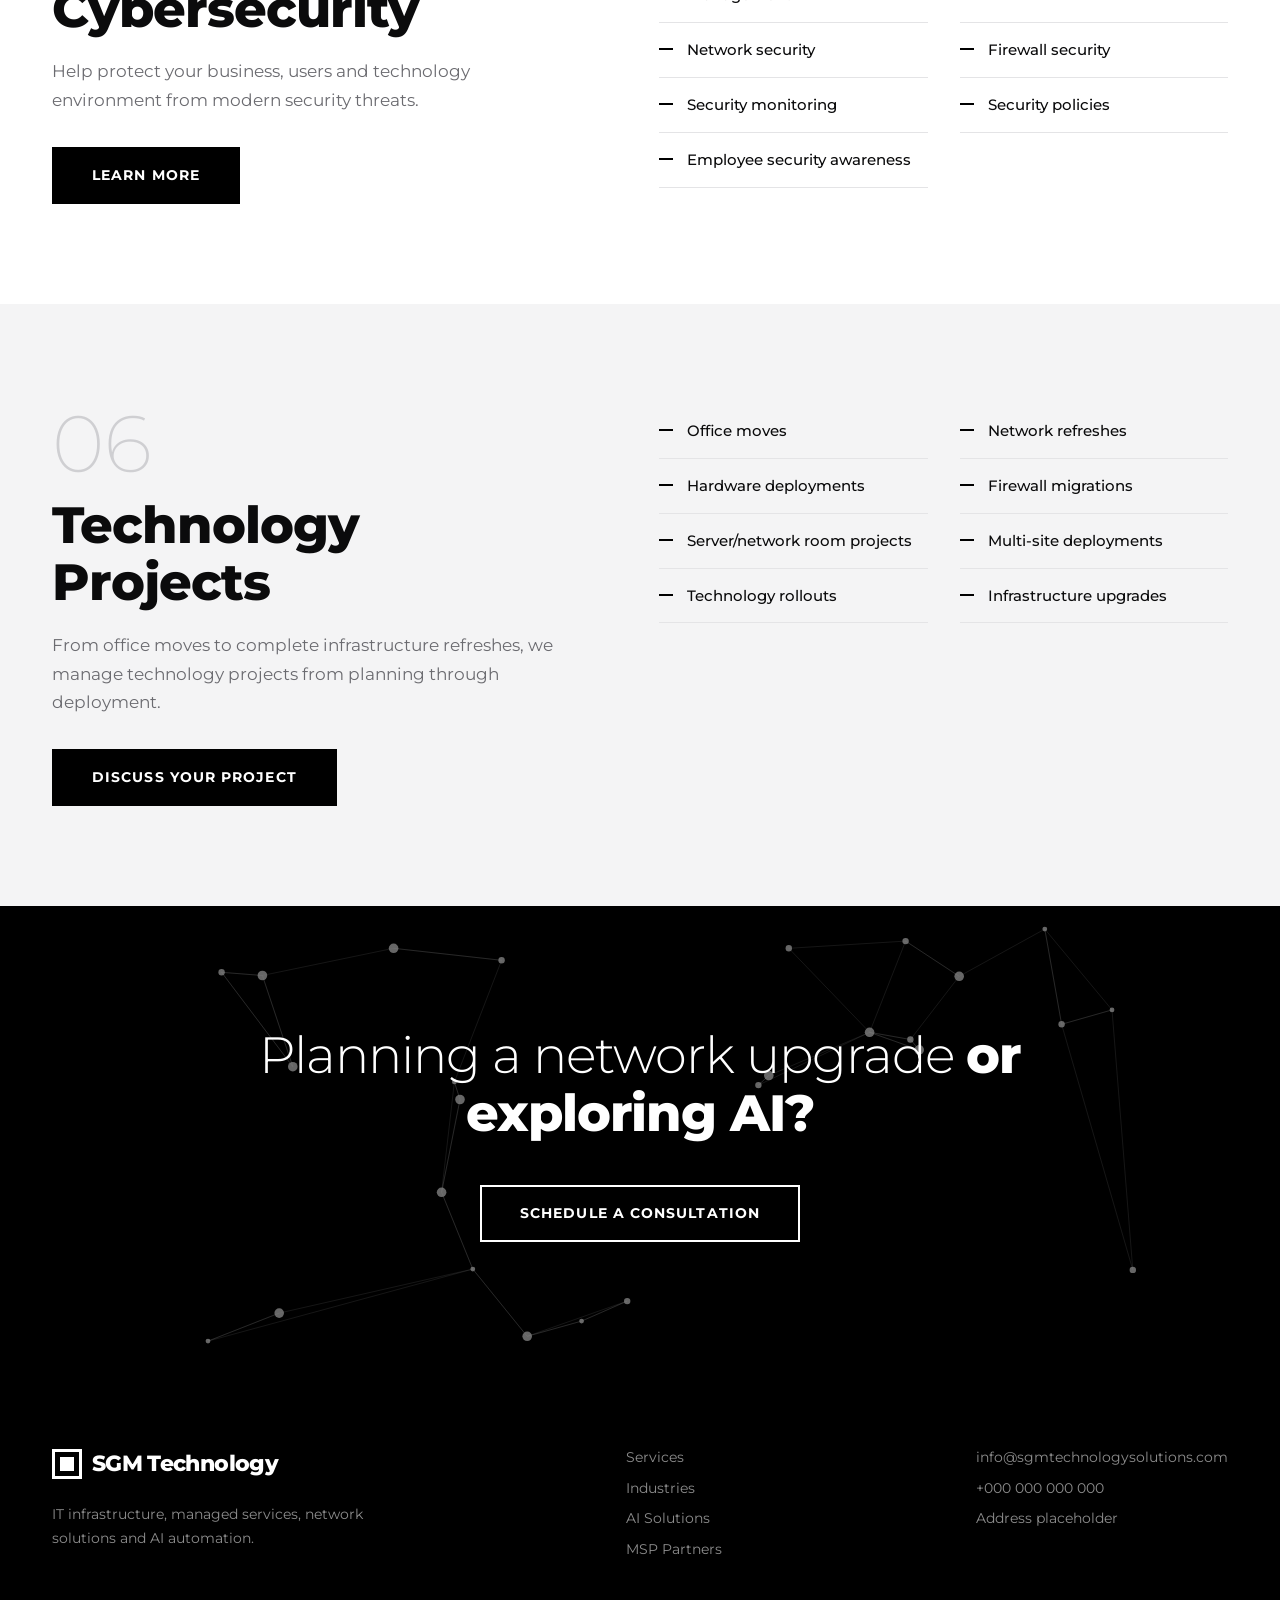
==== commit f7fa5444: "Update services navigation links and improve accessibility features" ====
--- a/services.html
+++ b/services.html
@@ -4,7 +4,7 @@
 <script>document.documentElement.classList.remove('nojs')</script></head><body>
 
 <header><div class="wrap nav"><a class="logo" href="index.html"><i></i>SGM Technology</a><nav aria-label="Main"><button class="burger" aria-label="Menu" aria-expanded="false">&#9776;</button><ul>
-<li><a href="index.html">Home</a></li><li><a href="services.html" style="opacity:1;border-bottom:2px solid currentColor">Services</a><ul class="dd"><li><a href="services.html#field">IT Field Services</a></li><li><a href="services.html#net">Network &amp; Infrastructure</a></li><li><a href="services.html#man">Managed IT Services</a></li><li><a href="services.html#ai">AI Consulting &amp; Automation</a></li><li><a href="services.html#sec">Cybersecurity</a></li><li><a href="services.html#proj">Technology Projects</a></li></ul></li><li><a href="#">Industries</a></li><li><a href="#">AI Solutions</a></li><li><a href="#">About</a></li><li><a href="#">Resources</a></li><li><a href="index.html#contact">Contact</a></li><li><a class="bbtn sm" href="index.html#contact">Request a Consultation</a></li></ul></nav></div></header><main><section class="phero"><svg class="bg" viewBox="0 0 1600 700" preserveAspectRatio="xMidYMid slice" aria-hidden="true"><g stroke="#fff" stroke-opacity=".22" stroke-width="1"><line x1="1043" y1="535" x2="1120" y2="544"/><line x1="1043" y1="535" x2="1169" y2="554"/><line x1="698" y1="127" x2="670" y2="133"/><line x1="698" y1="127" x2="788" y2="69"/><line x1="355" y1="144" x2="511" y2="144"/><line x1="355" y1="144" x2="524" y2="244"/><line x1="761" y1="311" x2="735" y2="268"/><line x1="761" y1="311" x2="800" y2="190"/><line x1="1040" y1="205" x2="1027" y2="305"/><line x1="1040" y1="205" x2="1117" y2="63"/><line x1="1117" y1="63" x2="1040" y2="205"/><line x1="1117" y1="63" x2="1338" y2="41"/><line x1="480" y1="580" x2="516" y2="585"/><line x1="480" y1="580" x2="478" y2="534"/><line x1="800" y1="190" x2="806" y2="122"/><line x1="800" y1="190" x2="735" y2="268"/><line x1="1473" y1="596" x2="1540" y2="397"/><line x1="1473" y1="596" x2="1485" y2="307"/><line x1="115" y1="580" x2="117" y2="326"/><line x1="115" y1="580" x2="402" y2="404"/><line x1="670" y1="133" x2="698" y2="127"/><line x1="670" y1="133" x2="788" y2="69"/><line x1="1485" y1="307" x2="1540" y2="397"/><line x1="1485" y1="307" x2="1412" y2="162"/><line x1="1121" y1="415" x2="1041" y2="392"/><line x1="1121" y1="415" x2="1120" y2="544"/><line x1="402" y1="404" x2="462" y2="385"/><line x1="402" y1="404" x2="478" y2="534"/><line x1="516" y1="585" x2="480" y2="580"/><line x1="516" y1="585" x2="478" y2="534"/><line x1="1169" y1="554" x2="1120" y2="544"/><line x1="1169" y1="554" x2="1043" y2="535"/><line x1="735" y1="268" x2="761" y2="311"/><line x1="735" y1="268" x2="800" y2="190"/><line x1="1315" y1="239" x2="1412" y2="162"/><line x1="1315" y1="239" x2="1377" y2="126"/><line x1="550" y1="450" x2="524" y2="521"/><line x1="550" y1="450" x2="462" y2="385"/><line x1="524" y1="244" x2="511" y2="144"/><line x1="524" y1="244" x2="462" y2="385"/><line x1="1120" y1="544" x2="1169" y2="554"/><line x1="1120" y1="544" x2="1043" y2="535"/><line x1="788" y1="69" x2="806" y2="122"/><line x1="788" y1="69" x2="698" y2="127"/><line x1="117" y1="326" x2="115" y2="580"/><line x1="117" y1="326" x2="402" y2="404"/><line x1="1027" y1="305" x2="1041" y2="392"/><line x1="1027" y1="305" x2="1040" y2="205"/><line x1="456" y1="659" x2="480" y2="580"/><line x1="456" y1="659" x2="516" y2="585"/><line x1="765" y1="497" x2="761" y2="311"/><line x1="765" y1="497" x2="550" y2="450"/><line x1="1540" y1="397" x2="1485" y2="307"/><line x1="1540" y1="397" x2="1473" y2="596"/><line x1="806" y1="122" x2="788" y2="69"/><line x1="806" y1="122" x2="800" y2="190"/><line x1="511" y1="144" x2="524" y2="244"/><line x1="511" y1="144" x2="355" y2="144"/><line x1="524" y1="521" x2="478" y2="534"/><line x1="524" y1="521" x2="516" y2="585"/><line x1="462" y1="385" x2="402" y2="404"/><line x1="462" y1="385" x2="550" y2="450"/><line x1="478" y1="534" x2="480" y2="580"/><line x1="478" y1="534" x2="524" y2="521"/><line x1="1338" y1="41" x2="1377" y2="126"/><line x1="1338" y1="41" x2="1412" y2="162"/><line x1="1041" y1="392" x2="1121" y2="415"/><line x1="1041" y1="392" x2="1027" y2="305"/><line x1="1377" y1="126" x2="1412" y2="162"/><line x1="1377" y1="126" x2="1338" y2="41"/><line x1="1412" y1="162" x2="1377" y2="126"/><line x1="1412" y1="162" x2="1315" y2="239"/></g><g fill="#fff" fill-opacity=".8"><circle class="node" cx="1043" cy="535" r="4"/><circle class="node" cx="698" cy="127" r="6"/><circle class="node" cx="355" cy="144" r="3"/><circle class="node" cx="761" cy="311" r="4"/><circle class="node" cx="1040" cy="205" r="3"/><circle class="node" cx="1117" cy="63" r="4"/><circle class="node" cx="480" cy="580" r="6"/><circle class="node" cx="800" cy="190" r="4"/><circle class="node" cx="1473" cy="596" r="3"/><circle class="node" cx="115" cy="580" r="6"/><circle class="node" cx="670" cy="133" r="4"/><circle class="node" cx="1485" cy="307" r="4"/><circle class="node" cx="1121" cy="415" r="4"/><circle class="node" cx="402" cy="404" r="6"/><circle class="node" cx="516" cy="585" r="3"/><circle class="node" cx="1169" cy="554" r="6"/><circle class="node" cx="735" cy="268" r="3"/><circle class="node" cx="1315" cy="239" r="3"/><circle class="node" cx="550" cy="450" r="3"/><circle class="node" cx="524" cy="244" r="3"/><circle class="node" cx="1120" cy="544" r="3"/><circle class="node" cx="788" cy="69" r="6"/><circle class="node" cx="117" cy="326" r="4"/><circle class="node" cx="1027" cy="305" r="6"/><circle class="node" cx="456" cy="659" r="3"/><circle class="node" cx="765" cy="497" r="6"/><circle class="node" cx="1540" cy="397" r="6"/><circle class="node" cx="806" cy="122" r="4"/><circle class="node" cx="511" cy="144" r="6"/><circle class="node" cx="524" cy="521" r="4"/><circle class="node" cx="462" cy="385" r="3"/><circle class="node" cx="478" cy="534" r="6"/><circle class="node" cx="1338" cy="41" r="6"/><circle class="node" cx="1041" cy="392" r="3"/><circle class="node" cx="1377" cy="126" r="3"/><circle class="node" cx="1412" cy="162" r="3"/></g></svg><div class="wrap"><h1>Technology Services Built Around <b>Your Business.</b></h1><p>Six service areas, one accountable partner, from a single site to multi-location rollouts.</p></div></section><section class="detail" id="field"><div class="wrap dgrid fade"><div><div class="n">01</div><h2 style="margin-top:12px"><b>IT Field Services</b></h2><p class="lead">On-site technical support, hardware deployment, troubleshooting, equipment installation and smart-hands services.</p><a class="btn solid" href="index.html#contact">Learn More</a></div><ul class="dlist"><li>On-site IT support</li><li>Hardware deployment</li><li>Laptop/desktop installation</li><li>Equipment replacement</li><li>Office moves</li><li>Smart hands</li><li>Troubleshooting</li><li>IT asset deployment</li></ul></div></section><section class="detail" id="net"><div class="wrap dgrid fade"><div><div class="n">02</div><h2 style="margin-top:12px"><b>Network &amp; Infrastructure</b></h2><p class="lead">Design, deployment and support for reliable business network infrastructure.</p><a class="btn solid" href="index.html#contact">Explore Network Services</a></div><ul class="dlist"><li>Network design</li><li>Switch installation</li><li>Firewall deployment</li><li>Wi-Fi</li><li>Cisco</li><li>Fortinet</li><li>Meraki</li><li>Network refreshes</li><li>Rack installation</li><li>Network troubleshooting</li><li>Structured cabling</li><li>Fiber</li><li>Network documentation</li></ul></div></section><section class="detail" id="man"><div class="wrap dgrid fade"><div><div class="n">03</div><h2 style="margin-top:12px"><b>Managed IT Services</b></h2><p class="lead">Proactive technology management that keeps your business secure, productive and operational.</p><a class="btn solid" href="index.html#contact">Explore Managed IT</a></div><ul class="dlist"><li>Help desk</li><li>Microsoft 365</li><li>Endpoint management</li><li>Intune</li><li>Device management</li><li>Patch management</li><li>Monitoring</li><li>Backup management</li><li>User onboarding/offboarding</li><li>IT documentation</li></ul></div></section><section class="detail" id="ai"><div class="wrap dgrid fade"><div><div class="n">04</div><h2 style="margin-top:12px"><b>AI Consulting &amp; Automation</b></h2><p class="lead">Identify where AI can save time, reduce repetitive work and improve business operations.</p><a class="btn solid" href="index.html#contact">Explore AI Solutions</a><p class="note">SGM acts as consultant and solution integrator. Specialized AI development is delivered through qualified technology partners when required.</p></div><ul class="dlist"><li>AI readiness assessments</li><li>AI strategy</li><li>Business process automation</li><li>AI assistants</li><li>AI agents</li><li>Document automation</li><li>Customer-service automation</li><li>AI knowledge bases</li><li>Microsoft Copilot consulting</li><li>AI employee training</li><li>AI integrations</li></ul></div></section><section class="detail" id="sec"><div class="wrap dgrid fade"><div><div class="n">05</div><h2 style="margin-top:12px"><b>Cybersecurity</b></h2><p class="lead">Help protect your business, users and technology environment from modern security threats.</p><a class="btn solid" href="index.html#contact">Learn More</a></div><ul class="dlist"><li>Security assessments</li><li>Endpoint security</li><li>Identity and access management</li><li>Microsoft security</li><li>Network security</li><li>Firewall security</li><li>Security monitoring</li><li>Security policies</li><li>Employee security awareness</li></ul></div></section><section class="detail" id="proj"><div class="wrap dgrid fade"><div><div class="n">06</div><h2 style="margin-top:12px"><b>Technology Projects</b></h2><p class="lead">From office moves to complete infrastructure refreshes, we manage technology projects from planning through deployment.</p><a class="btn solid" href="index.html#contact">Discuss Your Project</a></div><ul class="dlist"><li>Office moves</li><li>Network refreshes</li><li>Hardware deployments</li><li>Firewall migrations</li><li>Server/network room projects</li><li>Multi-site deployments</li><li>Technology rollouts</li><li>Infrastructure upgrades</li></ul></div></section>
+<li><a href="index.html">Home</a></li><li><a href="services.html" style="opacity:1;border-bottom:2px solid currentColor">Services</a><ul class="dd"><li><a href="services.html#field">IT Field Services</a></li><li><a href="services.html#net">Network &amp; Infrastructure</a></li><li><a href="services.html#man">Managed IT Services</a></li><li><a href="services.html#ai">AI Consulting &amp; Automation</a></li><li><a href="services.html#sec">Cybersecurity</a></li><li><a href="services.html#proj">Technology Projects</a></li></ul></li><li><a href="#">Industries</a></li><li><a href="#">AI Solutions</a></li><li><a href="index.html#about-us">About</a></li><li><a href="#">Resources</a></li><li><a href="index.html#contact">Contact</a></li><li><a class="bbtn sm" href="index.html#contact">Request a Consultation</a></li></ul></nav></div></header><main><section class="phero"><svg class="bg" viewBox="0 0 1600 700" preserveAspectRatio="xMidYMid slice" aria-hidden="true"><g stroke="#fff" stroke-opacity=".22" stroke-width="1"><line x1="1043" y1="535" x2="1120" y2="544"/><line x1="1043" y1="535" x2="1169" y2="554"/><line x1="698" y1="127" x2="670" y2="133"/><line x1="698" y1="127" x2="788" y2="69"/><line x1="355" y1="144" x2="511" y2="144"/><line x1="355" y1="144" x2="524" y2="244"/><line x1="761" y1="311" x2="735" y2="268"/><line x1="761" y1="311" x2="800" y2="190"/><line x1="1040" y1="205" x2="1027" y2="305"/><line x1="1040" y1="205" x2="1117" y2="63"/><line x1="1117" y1="63" x2="1040" y2="205"/><line x1="1117" y1="63" x2="1338" y2="41"/><line x1="480" y1="580" x2="516" y2="585"/><line x1="480" y1="580" x2="478" y2="534"/><line x1="800" y1="190" x2="806" y2="122"/><line x1="800" y1="190" x2="735" y2="268"/><line x1="1473" y1="596" x2="1540" y2="397"/><line x1="1473" y1="596" x2="1485" y2="307"/><line x1="115" y1="580" x2="117" y2="326"/><line x1="115" y1="580" x2="402" y2="404"/><line x1="670" y1="133" x2="698" y2="127"/><line x1="670" y1="133" x2="788" y2="69"/><line x1="1485" y1="307" x2="1540" y2="397"/><line x1="1485" y1="307" x2="1412" y2="162"/><line x1="1121" y1="415" x2="1041" y2="392"/><line x1="1121" y1="415" x2="1120" y2="544"/><line x1="402" y1="404" x2="462" y2="385"/><line x1="402" y1="404" x2="478" y2="534"/><line x1="516" y1="585" x2="480" y2="580"/><line x1="516" y1="585" x2="478" y2="534"/><line x1="1169" y1="554" x2="1120" y2="544"/><line x1="1169" y1="554" x2="1043" y2="535"/><line x1="735" y1="268" x2="761" y2="311"/><line x1="735" y1="268" x2="800" y2="190"/><line x1="1315" y1="239" x2="1412" y2="162"/><line x1="1315" y1="239" x2="1377" y2="126"/><line x1="550" y1="450" x2="524" y2="521"/><line x1="550" y1="450" x2="462" y2="385"/><line x1="524" y1="244" x2="511" y2="144"/><line x1="524" y1="244" x2="462" y2="385"/><line x1="1120" y1="544" x2="1169" y2="554"/><line x1="1120" y1="544" x2="1043" y2="535"/><line x1="788" y1="69" x2="806" y2="122"/><line x1="788" y1="69" x2="698" y2="127"/><line x1="117" y1="326" x2="115" y2="580"/><line x1="117" y1="326" x2="402" y2="404"/><line x1="1027" y1="305" x2="1041" y2="392"/><line x1="1027" y1="305" x2="1040" y2="205"/><line x1="456" y1="659" x2="480" y2="580"/><line x1="456" y1="659" x2="516" y2="585"/><line x1="765" y1="497" x2="761" y2="311"/><line x1="765" y1="497" x2="550" y2="450"/><line x1="1540" y1="397" x2="1485" y2="307"/><line x1="1540" y1="397" x2="1473" y2="596"/><line x1="806" y1="122" x2="788" y2="69"/><line x1="806" y1="122" x2="800" y2="190"/><line x1="511" y1="144" x2="524" y2="244"/><line x1="511" y1="144" x2="355" y2="144"/><line x1="524" y1="521" x2="478" y2="534"/><line x1="524" y1="521" x2="516" y2="585"/><line x1="462" y1="385" x2="402" y2="404"/><line x1="462" y1="385" x2="550" y2="450"/><line x1="478" y1="534" x2="480" y2="580"/><line x1="478" y1="534" x2="524" y2="521"/><line x1="1338" y1="41" x2="1377" y2="126"/><line x1="1338" y1="41" x2="1412" y2="162"/><line x1="1041" y1="392" x2="1121" y2="415"/><line x1="1041" y1="392" x2="1027" y2="305"/><line x1="1377" y1="126" x2="1412" y2="162"/><line x1="1377" y1="126" x2="1338" y2="41"/><line x1="1412" y1="162" x2="1377" y2="126"/><line x1="1412" y1="162" x2="1315" y2="239"/></g><g fill="#fff" fill-opacity=".8"><circle class="node" cx="1043" cy="535" r="4"/><circle class="node" cx="698" cy="127" r="6"/><circle class="node" cx="355" cy="144" r="3"/><circle class="node" cx="761" cy="311" r="4"/><circle class="node" cx="1040" cy="205" r="3"/><circle class="node" cx="1117" cy="63" r="4"/><circle class="node" cx="480" cy="580" r="6"/><circle class="node" cx="800" cy="190" r="4"/><circle class="node" cx="1473" cy="596" r="3"/><circle class="node" cx="115" cy="580" r="6"/><circle class="node" cx="670" cy="133" r="4"/><circle class="node" cx="1485" cy="307" r="4"/><circle class="node" cx="1121" cy="415" r="4"/><circle class="node" cx="402" cy="404" r="6"/><circle class="node" cx="516" cy="585" r="3"/><circle class="node" cx="1169" cy="554" r="6"/><circle class="node" cx="735" cy="268" r="3"/><circle class="node" cx="1315" cy="239" r="3"/><circle class="node" cx="550" cy="450" r="3"/><circle class="node" cx="524" cy="244" r="3"/><circle class="node" cx="1120" cy="544" r="3"/><circle class="node" cx="788" cy="69" r="6"/><circle class="node" cx="117" cy="326" r="4"/><circle class="node" cx="1027" cy="305" r="6"/><circle class="node" cx="456" cy="659" r="3"/><circle class="node" cx="765" cy="497" r="6"/><circle class="node" cx="1540" cy="397" r="6"/><circle class="node" cx="806" cy="122" r="4"/><circle class="node" cx="511" cy="144" r="6"/><circle class="node" cx="524" cy="521" r="4"/><circle class="node" cx="462" cy="385" r="3"/><circle class="node" cx="478" cy="534" r="6"/><circle class="node" cx="1338" cy="41" r="6"/><circle class="node" cx="1041" cy="392" r="3"/><circle class="node" cx="1377" cy="126" r="3"/><circle class="node" cx="1412" cy="162" r="3"/></g></svg><div class="wrap"><h1>Technology Services Built Around <b>Your Business.</b></h1><p>Six service areas, one accountable partner, from a single site to multi-location rollouts.</p></div></section><section class="detail" id="field"><div class="wrap dgrid fade"><div><div class="n">01</div><h2 style="margin-top:12px"><b>IT Field Services</b></h2><p class="lead">On-site technical support, hardware deployment, troubleshooting, equipment installation and smart-hands services.</p><a class="btn solid" href="index.html#contact">Learn More</a></div><ul class="dlist"><li>On-site IT support</li><li>Hardware deployment</li><li>Laptop/desktop installation</li><li>Equipment replacement</li><li>Office moves</li><li>Smart hands</li><li>Troubleshooting</li><li>IT asset deployment</li></ul></div></section><section class="detail" id="net"><div class="wrap dgrid fade"><div><div class="n">02</div><h2 style="margin-top:12px"><b>Network &amp; Infrastructure</b></h2><p class="lead">Design, deployment and support for reliable business network infrastructure.</p><a class="btn solid" href="index.html#contact">Explore Network Services</a></div><ul class="dlist"><li>Network design</li><li>Switch installation</li><li>Firewall deployment</li><li>Wi-Fi</li><li>Cisco</li><li>Fortinet</li><li>Meraki</li><li>Network refreshes</li><li>Rack installation</li><li>Network troubleshooting</li><li>Structured cabling</li><li>Fiber</li><li>Network documentation</li></ul></div></section><section class="detail" id="man"><div class="wrap dgrid fade"><div><div class="n">03</div><h2 style="margin-top:12px"><b>Managed IT Services</b></h2><p class="lead">Proactive technology management that keeps your business secure, productive and operational.</p><a class="btn solid" href="index.html#contact">Explore Managed IT</a></div><ul class="dlist"><li>Help desk</li><li>Microsoft 365</li><li>Endpoint management</li><li>Intune</li><li>Device management</li><li>Patch management</li><li>Monitoring</li><li>Backup management</li><li>User onboarding/offboarding</li><li>IT documentation</li></ul></div></section><section class="detail" id="ai"><div class="wrap dgrid fade"><div><div class="n">04</div><h2 style="margin-top:12px"><b>AI Consulting &amp; Automation</b></h2><p class="lead">Identify where AI can save time, reduce repetitive work and improve business operations.</p><a class="btn solid" href="index.html#contact">Explore AI Solutions</a><p class="note">SGM acts as consultant and solution integrator. Specialized AI development is delivered through qualified technology partners when required.</p></div><ul class="dlist"><li>AI readiness assessments</li><li>AI strategy</li><li>Business process automation</li><li>AI assistants</li><li>AI agents</li><li>Document automation</li><li>Customer-service automation</li><li>AI knowledge bases</li><li>Microsoft Copilot consulting</li><li>AI employee training</li><li>AI integrations</li></ul></div></section><section class="detail" id="sec"><div class="wrap dgrid fade"><div><div class="n">05</div><h2 style="margin-top:12px"><b>Cybersecurity</b></h2><p class="lead">Help protect your business, users and technology environment from modern security threats.</p><a class="btn solid" href="index.html#contact">Learn More</a></div><ul class="dlist"><li>Security assessments</li><li>Endpoint security</li><li>Identity and access management</li><li>Microsoft security</li><li>Network security</li><li>Firewall security</li><li>Security monitoring</li><li>Security policies</li><li>Employee security awareness</li></ul></div></section><section class="detail" id="proj"><div class="wrap dgrid fade"><div><div class="n">06</div><h2 style="margin-top:12px"><b>Technology Projects</b></h2><p class="lead">From office moves to complete infrastructure refreshes, we manage technology projects from planning through deployment.</p><a class="btn solid" href="index.html#contact">Discuss Your Project</a></div><ul class="dlist"><li>Office moves</li><li>Network refreshes</li><li>Hardware deployments</li><li>Firewall migrations</li><li>Server/network room projects</li><li>Multi-site deployments</li><li>Technology rollouts</li><li>Infrastructure upgrades</li></ul></div></section>
 <section class="cta" style="padding:120px 0"><svg class="bg" viewBox="0 0 1600 600" preserveAspectRatio="xMidYMid slice" aria-hidden="true"><g stroke="#fff" stroke-opacity=".22" stroke-width="1"><line x1="1390" y1="145" x2="1327" y2="163"/><line x1="1390" y1="145" x2="1306" y2="44"/><line x1="1138" y1="182" x2="1149" y2="195"/><line x1="1138" y1="182" x2="1087" y2="173"/><line x1="948" y1="239" x2="961" y2="227"/><line x1="948" y1="239" x2="1087" y2="173"/><line x1="492" y1="68" x2="627" y2="83"/><line x1="492" y1="68" x2="328" y2="102"/><line x1="575" y1="257" x2="568" y2="235"/><line x1="575" y1="257" x2="552" y2="373"/><line x1="659" y1="553" x2="727" y2="534"/><line x1="659" y1="553" x2="591" y2="469"/><line x1="552" y1="373" x2="591" y2="469"/><line x1="552" y1="373" x2="575" y2="257"/><line x1="591" y1="469" x2="552" y2="373"/><line x1="591" y1="469" x2="659" y2="553"/><line x1="328" y1="102" x2="277" y2="98"/><line x1="328" y1="102" x2="366" y2="216"/><line x1="784" y1="509" x2="727" y2="534"/><line x1="784" y1="509" x2="659" y2="553"/><line x1="1416" y1="470" x2="1327" y2="163"/><line x1="1416" y1="470" x2="1390" y2="145"/><line x1="1087" y1="173" x2="1138" y2="182"/><line x1="1087" y1="173" x2="1149" y2="195"/><line x1="1149" y1="195" x2="1138" y2="182"/><line x1="1149" y1="195" x2="1087" y2="173"/><line x1="1132" y1="59" x2="1199" y2="103"/><line x1="1132" y1="59" x2="1087" y2="173"/><line x1="961" y1="227" x2="948" y2="239"/><line x1="961" y1="227" x2="1087" y2="173"/><line x1="1306" y1="44" x2="1327" y2="163"/><line x1="1306" y1="44" x2="1199" y2="103"/><line x1="366" y1="216" x2="328" y2="102"/><line x1="366" y1="216" x2="277" y2="98"/><line x1="349" y1="524" x2="260" y2="559"/><line x1="349" y1="524" x2="591" y2="469"/><line x1="1327" y1="163" x2="1390" y2="145"/><line x1="1327" y1="163" x2="1306" y2="44"/><line x1="1199" y1="103" x2="1132" y2="59"/><line x1="1199" y1="103" x2="1138" y2="182"/><line x1="727" y1="534" x2="784" y2="509"/><line x1="727" y1="534" x2="659" y2="553"/><line x1="277" y1="98" x2="328" y2="102"/><line x1="277" y1="98" x2="366" y2="216"/><line x1="568" y1="235" x2="575" y2="257"/><line x1="568" y1="235" x2="552" y2="373"/><line x1="627" y1="83" x2="492" y2="68"/><line x1="627" y1="83" x2="568" y2="235"/><line x1="260" y1="559" x2="349" y2="524"/><line x1="260" y1="559" x2="591" y2="469"/><line x1="986" y1="68" x2="1087" y2="173"/><line x1="986" y1="68" x2="1132" y2="59"/></g><g fill="#fff" fill-opacity=".8"><circle class="node" cx="1390" cy="145" r="3"/><circle class="node" cx="1138" cy="182" r="4"/><circle class="node" cx="948" cy="239" r="4"/><circle class="node" cx="492" cy="68" r="6"/><circle class="node" cx="575" cy="257" r="6"/><circle class="node" cx="659" cy="553" r="6"/><circle class="node" cx="552" cy="373" r="6"/><circle class="node" cx="591" cy="469" r="3"/><circle class="node" cx="328" cy="102" r="6"/><circle class="node" cx="784" cy="509" r="4"/><circle class="node" cx="1416" cy="470" r="4"/><circle class="node" cx="1087" cy="173" r="6"/><circle class="node" cx="1149" cy="195" r="6"/><circle class="node" cx="1132" cy="59" r="4"/><circle class="node" cx="961" cy="227" r="6"/><circle class="node" cx="1306" cy="44" r="3"/><circle class="node" cx="366" cy="216" r="6"/><circle class="node" cx="349" cy="524" r="6"/><circle class="node" cx="1327" cy="163" r="4"/><circle class="node" cx="1199" cy="103" r="6"/><circle class="node" cx="727" cy="534" r="3"/><circle class="node" cx="277" cy="98" r="4"/><circle class="node" cx="568" cy="235" r="3"/><circle class="node" cx="627" cy="83" r="4"/><circle class="node" cx="260" cy="559" r="3"/><circle class="node" cx="986" cy="68" r="4"/></g></svg><div class="wrap"><h2 class="fade">Planning a network upgrade <b>or exploring AI?</b></h2><a class="btn" href="index.html#contact">Schedule a Consultation</a></div></section></main><footer><div class="wrap"><div><a class="logo" href="index.html"><i></i>SGM Technology</a><p style="max-width:320px;margin-top:14px">IT infrastructure, managed services, network solutions and AI automation.</p></div>
 <div><a href="services.html">Services</a><a href="#">Industries</a><a href="#">AI Solutions</a><a href="#">MSP Partners</a></div><div><a href="#">info@sgmtechnologysolutions.com</a><a href="#">+000 000 000 000</a><p>Address placeholder</p></div></div></footer>
 <div class="mbar"><a href="tel:+000000000000">Call Now</a><a href="index.html#contact">Request Consultation</a></div><script src="js/main.js"></script></body></html>
--- a/css/style.css
+++ b/css/style.css
@@ -34,6 +34,15 @@
 /* intro */
 .intro{display:grid;grid-template-columns:1.1fr 1fr;gap:90px;align-items:start}
 .intro p{color:var(--mid);margin-top:26px}
+.intro .eyebrow{margin-top:0}
+.intro p.eyebrow{color:var(--blue)}
+.eyebrow{margin-bottom:14px;color:var(--blue);font-size:.78rem;font-weight:800;letter-spacing:.12em;text-transform:uppercase}
+.about{background:var(--soft)}
+.about,.sol,#who-we-are{scroll-margin-top:90px}
+.about-grid{display:grid;grid-template-columns:1fr 1fr;gap:80px;align-items:center}
+.about-copy h2{max-width:13ch}
+.about-detail p{color:var(--mid)}
+.about-detail p+p{margin-top:20px}
 .stats{display:grid;gap:0}
 .stat{padding:26px 0;border-bottom:1px solid var(--line);display:flex;align-items:baseline;gap:24px}
 .stat:first-child{padding-top:0}
@@ -137,7 +146,8 @@
   box-shadow:0 1px 0 var(--line);
   border-bottom-color:var(--line);
 }
-.logo{color:var(--blue)}
+header .logo{color:#000}
+footer .logo{color:#fff}
 nav a{
   opacity:1;
   text-transform:none;
@@ -394,17 +404,31 @@
 
 /* responsive */
 @media(max-width:980px){
-  .cgrid2{grid-template-columns:1fr;gap:40px}
+  .cgrid2{grid-template-columns:minmax(0,1.05fr) minmax(0,.95fr);gap:24px;align-items:stretch}
   .card{padding:36px 24px;border-radius:28px}
   .stage{padding:104px 16px 48px}
-  .vis{min-height:300px;border-radius:40px 20px 20px 20px;order:-1}
+  .vis{min-height:300px;border-radius:40px 20px 20px 20px;order:0}
   .ctext h1{max-width:none}
   nav ul{background:#fff!important;color:var(--ink-2)!important}
   .hbtns .bbtn,.hbtns .wbtn{width:100%;justify-content:center}
+  .about-grid{grid-template-columns:1fr 1fr;gap:40px}
 }
 @media(max-width:560px){
   .stage{padding:96px 12px 40px}
-  .card{padding:28px 18px;border-radius:24px}
-  .vis{min-height:240px}
-  .pill{font-size:.72rem;padding:6px 12px}
-}
+  .card{padding:24px 14px;border-radius:24px}
+  .cgrid2{grid-template-columns:1fr;gap:20px}
+  .ctext h1{font-size:clamp(1.35rem,5vw,1.8rem);line-height:1.08}
+  .ctext p{font-size:.82rem;line-height:1.5;margin:12px 0 16px}
+  .vis{height:280px;min-height:0;order:0}
+  .pill{font-size:.62rem;padding:6px 9px;margin-bottom:14px}
+  .hbtns{gap:8px}
+  .hbtns .bbtn,.hbtns .wbtn{padding:10px 8px;font-size:.72rem}
+  .works{margin-top:18px}
+  .works small{font-size:.65rem;margin-bottom:8px}
+  .chips{gap:6px}
+  .chips span{padding:5px 8px;font-size:.62rem}
+  .vchip{left:8px;bottom:8px;padding:8px 10px;min-width:0}
+  .vchip b{font-size:.68rem}
+  .vchip span{font-size:.58rem}
+  .about-grid{grid-template-columns:1fr;gap:24px}
+}
